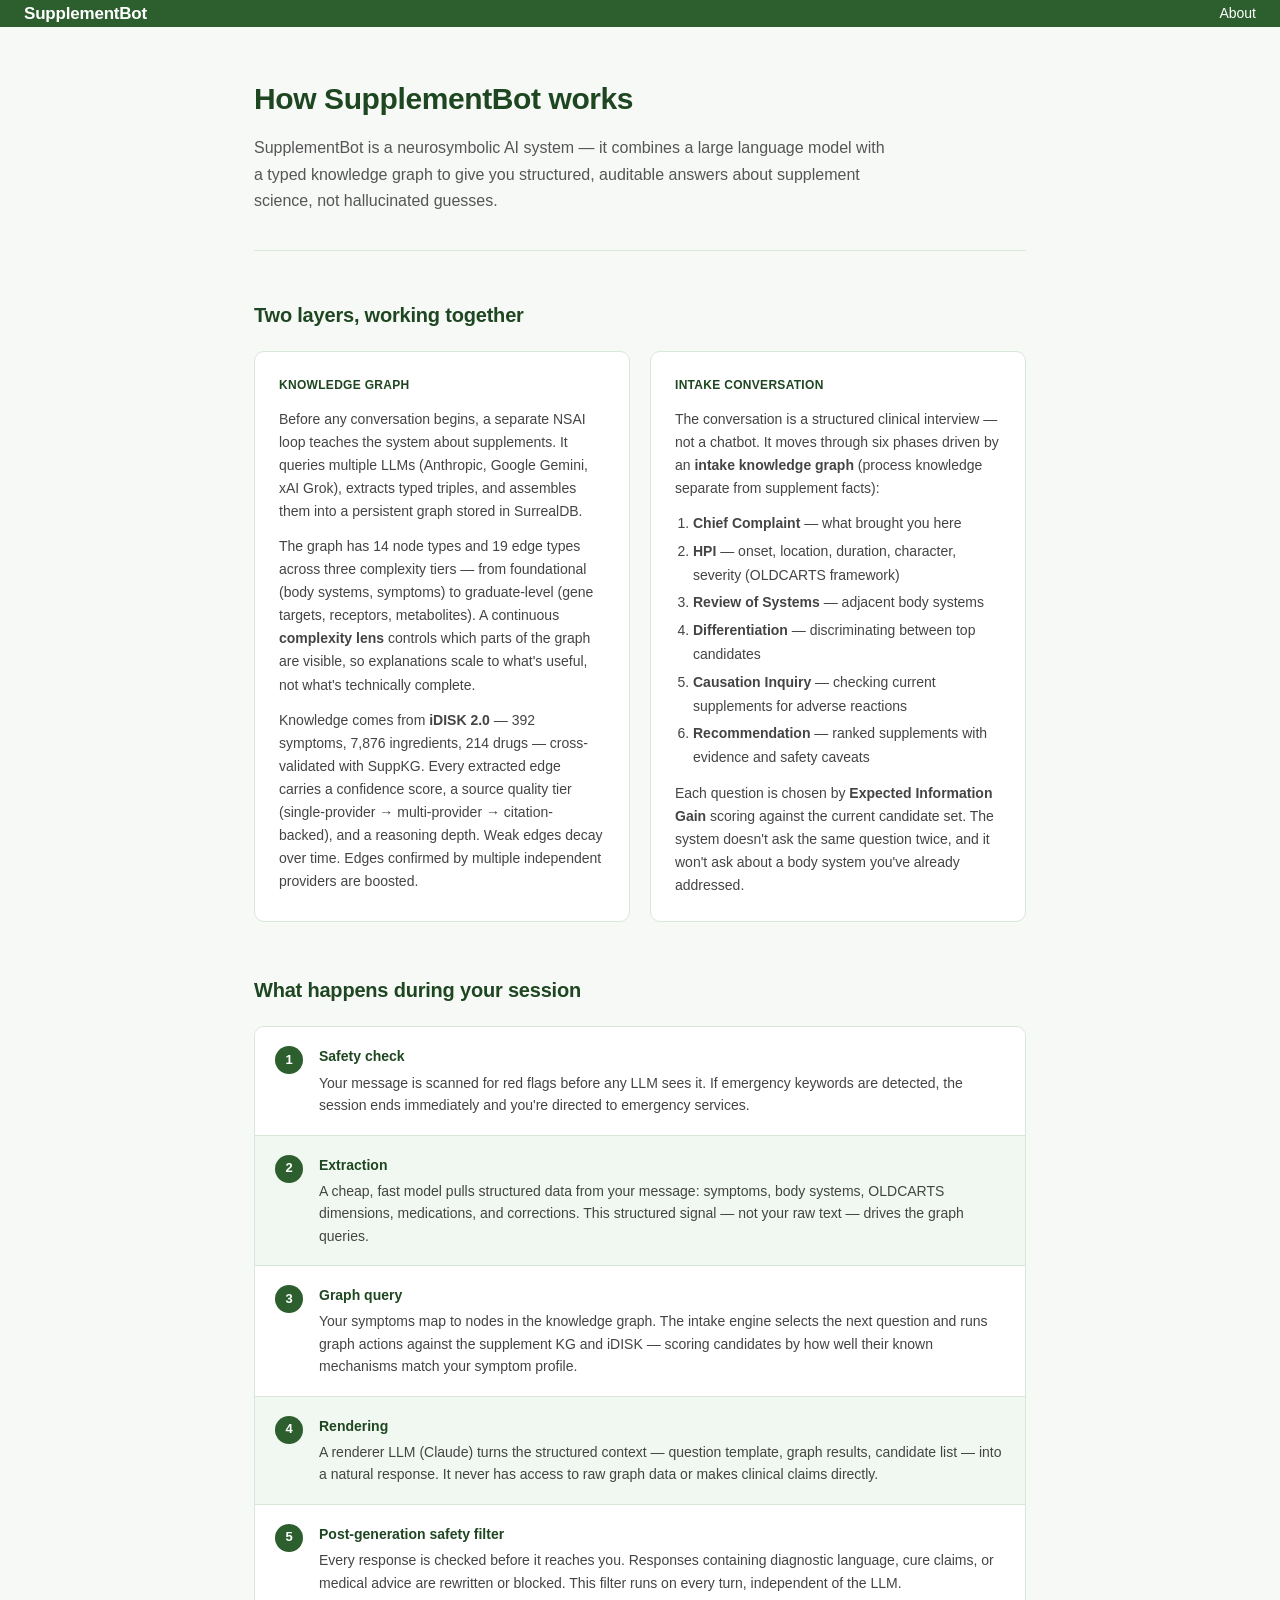
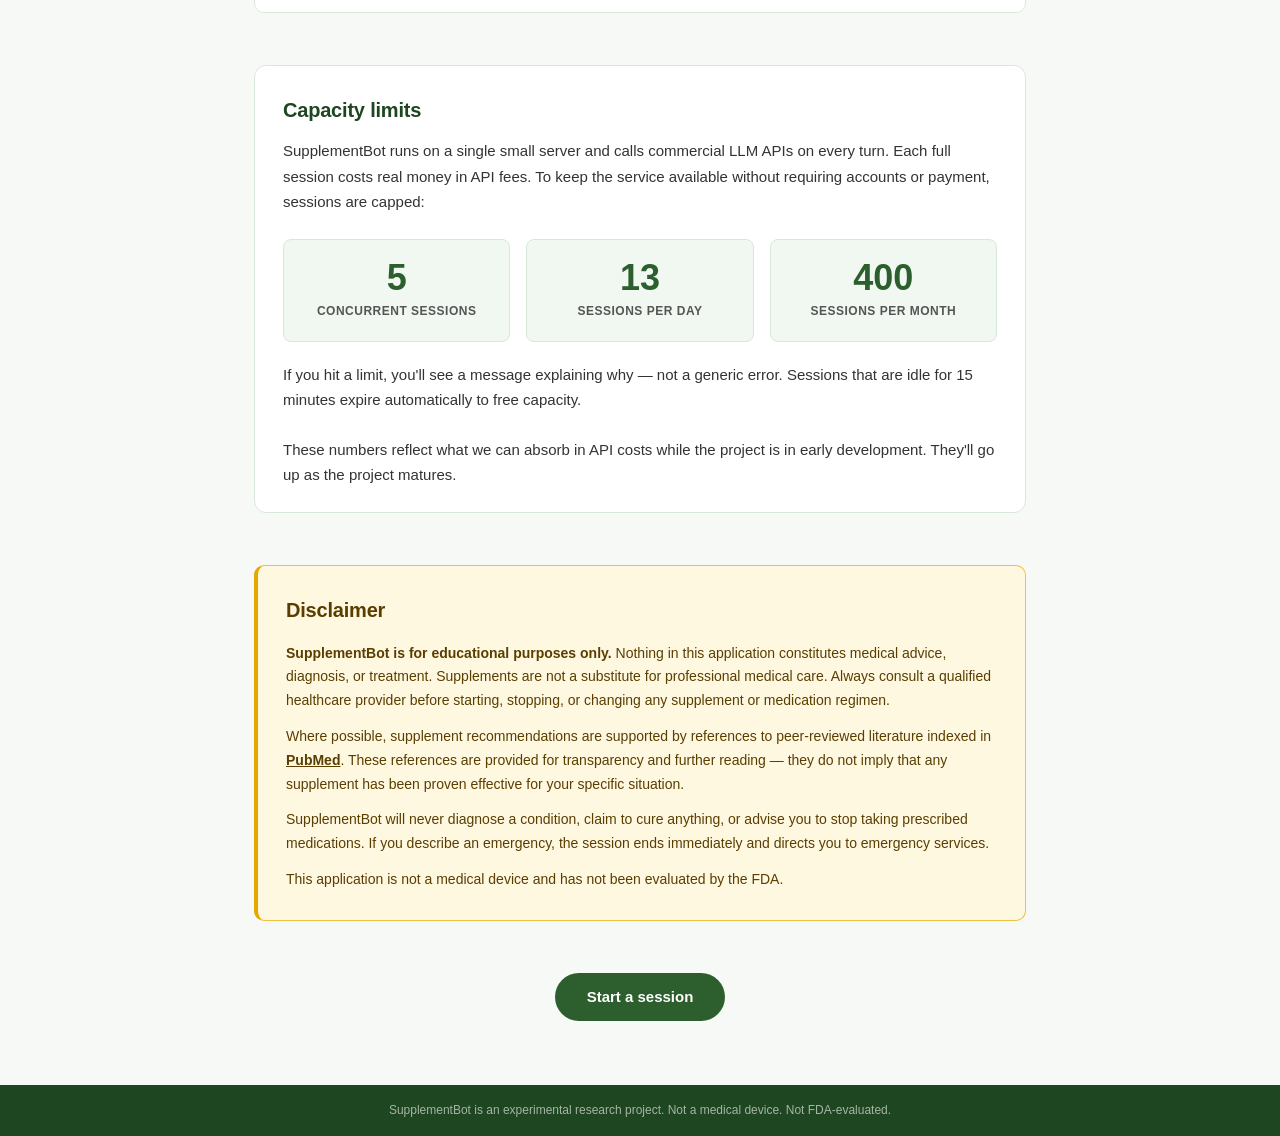
==== about.html @ d45ae560 "Replace constraints list with disclaimer section on about page Educational-purpose framing, PubMed r" ====
<!DOCTYPE html>
<html lang="en" class="scrollable">
<head>
    <meta charset="UTF-8">
    <meta name="viewport" content="width=device-width, initial-scale=1.0">
    <title>About — SupplementBot</title>
    <link rel="stylesheet" href="style.css">
</head>
<body>
    <nav class="site-nav">
        <a href="/" class="nav-brand">SupplementBot</a>
        <div class="nav-links">
            <a href="/about.html" class="active">About</a>
        </div>
    </nav>

    <main class="about-page">

        <section class="about-hero">
            <h1>How SupplementBot works</h1>
            <p>SupplementBot is a neurosymbolic AI system — it combines a large language model with a typed knowledge graph to give you structured, auditable answers about supplement science, not hallucinated guesses.</p>
        </section>

        <section class="about-section">
            <h2>Two layers, working together</h2>
            <div class="two-col">
                <div class="col-card">
                    <h3>Knowledge graph</h3>
                    <p>Before any conversation begins, a separate NSAI loop teaches the system about supplements. It queries multiple LLMs (Anthropic, Google Gemini, xAI Grok), extracts typed triples, and assembles them into a persistent graph stored in SurrealDB.</p>
                    <p>The graph has 14 node types and 19 edge types across three complexity tiers — from foundational (body systems, symptoms) to graduate-level (gene targets, receptors, metabolites). A continuous <strong>complexity lens</strong> controls which parts of the graph are visible, so explanations scale to what's useful, not what's technically complete.</p>
                    <p>Knowledge comes from <strong>iDISK 2.0</strong> — 392 symptoms, 7,876 ingredients, 214 drugs — cross-validated with SuppKG. Every extracted edge carries a confidence score, a source quality tier (single-provider → multi-provider → citation-backed), and a reasoning depth. Weak edges decay over time. Edges confirmed by multiple independent providers are boosted.</p>
                </div>
                <div class="col-card">
                    <h3>Intake conversation</h3>
                    <p>The conversation is a structured clinical interview — not a chatbot. It moves through six phases driven by an <strong>intake knowledge graph</strong> (process knowledge separate from supplement facts):</p>
                    <ol class="phase-list">
                        <li><strong>Chief Complaint</strong> — what brought you here</li>
                        <li><strong>HPI</strong> — onset, location, duration, character, severity (OLDCARTS framework)</li>
                        <li><strong>Review of Systems</strong> — adjacent body systems</li>
                        <li><strong>Differentiation</strong> — discriminating between top candidates</li>
                        <li><strong>Causation Inquiry</strong> — checking current supplements for adverse reactions</li>
                        <li><strong>Recommendation</strong> — ranked supplements with evidence and safety caveats</li>
                    </ol>
                    <p>Each question is chosen by <strong>Expected Information Gain</strong> scoring against the current candidate set. The system doesn't ask the same question twice, and it won't ask about a body system you've already addressed.</p>
                </div>
            </div>
        </section>

        <section class="about-section">
            <h2>What happens during your session</h2>
            <div class="pipeline">
                <div class="pipeline-step">
                    <span class="step-num">1</span>
                    <div>
                        <strong>Safety check</strong>
                        <p>Your message is scanned for red flags before any LLM sees it. If emergency keywords are detected, the session ends immediately and you're directed to emergency services.</p>
                    </div>
                </div>
                <div class="pipeline-step">
                    <span class="step-num">2</span>
                    <div>
                        <strong>Extraction</strong>
                        <p>A cheap, fast model pulls structured data from your message: symptoms, body systems, OLDCARTS dimensions, medications, and corrections. This structured signal — not your raw text — drives the graph queries.</p>
                    </div>
                </div>
                <div class="pipeline-step">
                    <span class="step-num">3</span>
                    <div>
                        <strong>Graph query</strong>
                        <p>Your symptoms map to nodes in the knowledge graph. The intake engine selects the next question and runs graph actions against the supplement KG and iDISK — scoring candidates by how well their known mechanisms match your symptom profile.</p>
                    </div>
                </div>
                <div class="pipeline-step">
                    <span class="step-num">4</span>
                    <div>
                        <strong>Rendering</strong>
                        <p>A renderer LLM (Claude) turns the structured context — question template, graph results, candidate list — into a natural response. It never has access to raw graph data or makes clinical claims directly.</p>
                    </div>
                </div>
                <div class="pipeline-step">
                    <span class="step-num">5</span>
                    <div>
                        <strong>Post-generation safety filter</strong>
                        <p>Every response is checked before it reaches you. Responses containing diagnostic language, cure claims, or medical advice are rewritten or blocked. This filter runs on every turn, independent of the LLM.</p>
                    </div>
                </div>
            </div>
        </section>

        <section class="about-section about-limits">
            <h2>Capacity limits</h2>
            <p>SupplementBot runs on a single small server and calls commercial LLM APIs on every turn. Each full session costs real money in API fees. To keep the service available without requiring accounts or payment, sessions are capped:</p>
            <div class="limits-grid">
                <div class="limit-card">
                    <span class="limit-num">5</span>
                    <span class="limit-label">concurrent sessions</span>
                </div>
                <div class="limit-card">
                    <span class="limit-num">13</span>
                    <span class="limit-label">sessions per day</span>
                </div>
                <div class="limit-card">
                    <span class="limit-num">400</span>
                    <span class="limit-label">sessions per month</span>
                </div>
            </div>
            <p>If you hit a limit, you'll see a message explaining why — not a generic error. Sessions that are idle for 15 minutes expire automatically to free capacity.</p>
            <p>These numbers reflect what we can absorb in API costs while the project is in early development. They'll go up as the project matures.</p>
        </section>

        <section class="about-disclaimer">
            <h2>Disclaimer</h2>
            <p><strong>SupplementBot is for educational purposes only.</strong> Nothing in this application constitutes medical advice, diagnosis, or treatment. Supplements are not a substitute for professional medical care. Always consult a qualified healthcare provider before starting, stopping, or changing any supplement or medication regimen.</p>
            <p>Where possible, supplement recommendations are supported by references to peer-reviewed literature indexed in <a href="https://pubmed.ncbi.nlm.nih.gov/" target="_blank" rel="noopener">PubMed</a>. These references are provided for transparency and further reading — they do not imply that any supplement has been proven effective for your specific situation.</p>
            <p>SupplementBot will never diagnose a condition, claim to cure anything, or advise you to stop taking prescribed medications. If you describe an emergency, the session ends immediately and directs you to emergency services.</p>
            <p>This application is not a medical device and has not been evaluated by the FDA.</p>
        </section>

        <div class="about-cta">
            <a href="/" class="cta-btn">Start a session</a>
        </div>

    </main>

    <footer class="site-footer">
        <p>SupplementBot is an experimental research project. Not a medical device. Not FDA-evaluated.</p>
    </footer>
</body>
</html>
---- style.css ----
/* ============================================================
   Reset & base
   ============================================================ */

*, *::before, *::after {
    margin: 0;
    padding: 0;
    box-sizing: border-box;
}

:root {
    --green-dark:   #1e4620;
    --green:        #2c5f2d;
    --green-mid:    #3a7d3c;
    --green-light:  #e8f5e9;
    --green-pale:   #f1f8f1;
    --text:         #1a1a1a;
    --text-muted:   #555;
    --border:       #d8e8d8;
    --bg:           #f7f9f7;
    --white:        #ffffff;
    --warning-bg:   #fff8e1;
    --warning-text: #795b00;
    --warning-border: #f0c040;
    --danger:       #c62828;
    --danger-bg:    #ffebee;
}

html, body {
    height: 100%;
}

/* Chat page: no scrollbar — widget fills exactly */
html:not(.scrollable), html:not(.scrollable) body {
    overflow: hidden;
}

html {
    font-size: 16px;
    -webkit-text-size-adjust: 100%;
}

body {
    font-family: -apple-system, BlinkMacSystemFont, "Segoe UI", Roboto, sans-serif;
    background: var(--bg);
    color: var(--text);
    line-height: 1.6;
    display: flex;
    flex-direction: column;
}

a {
    color: var(--green);
    text-decoration: none;
}

a:hover {
    text-decoration: underline;
}

/* ============================================================
   Site nav
   ============================================================ */

.site-nav {
    background: var(--green);
    padding: 0 24px;
    height: 52px;
    display: flex;
    align-items: center;
    justify-content: space-between;
    width: 100%;
}

.nav-brand {
    color: #fff;
    font-size: 17px;
    font-weight: 700;
    letter-spacing: -0.2px;
    text-decoration: none;
}

.nav-brand:hover {
    text-decoration: none;
    opacity: 0.9;
}

.nav-links {
    display: flex;
    gap: 24px;
}

.nav-links a {
    color: rgba(255,255,255,0.85);
    font-size: 14px;
    font-weight: 500;
    text-decoration: none;
}

.nav-links a:hover,
.nav-links a.active {
    color: #fff;
    text-decoration: none;
}

/* ============================================================
   Site footer
   ============================================================ */

.site-footer {
    background: var(--green-dark);
    color: rgba(255,255,255,0.6);
    font-size: 12px;
    text-align: center;
    padding: 16px 24px;
    width: 100%;
}

.site-footer a {
    color: rgba(255,255,255,0.8);
}

/* ============================================================
   Chat page layout
   ============================================================ */

.chat-page {
    flex: 1;
    display: flex;
    flex-direction: column;
    align-items: center;
    padding: 24px;
    overflow: hidden;
}

/* The chat widget */
#app {
    width: 100%;
    max-width: 900px;
    flex: 1;
    display: flex;
    flex-direction: column;
    background: var(--white);
    border: 1px solid var(--border);
    border-radius: 12px;
    box-shadow: 0 2px 12px rgba(0,0,0,0.07);
    overflow: hidden;
    min-height: 0;
}

#app-header {
    padding: 10px 16px;
    background: var(--green);
    display: flex;
    align-items: center;
    justify-content: flex-end;
    min-height: 40px;
}

.phase {
    font-size: 11px;
    font-weight: 600;
    text-transform: uppercase;
    letter-spacing: 0.5px;
    color: rgba(255,255,255,0.9);
    background: rgba(255,255,255,0.15);
    padding: 3px 10px;
    border-radius: 10px;
}

/* Disclaimer banner */
#disclaimer {
    padding: 10px 16px;
    background: var(--warning-bg);
    color: var(--warning-text);
    font-size: 14px;
    font-weight: 500;
    line-height: 1.5;
    border-bottom: 1px solid var(--warning-border);
}

/* Chat container */
#chat-container {
    flex: 1;
    overflow-y: auto;
    padding: 16px;
    display: flex;
    flex-direction: column;
    gap: 10px;
}

/* Message bubbles */
.message {
    max-width: 85%;
    padding: 9px 13px;
    border-radius: 16px;
    line-height: 1.5;
    font-size: 14px;
    word-wrap: break-word;
    animation: fadeIn 0.2s ease;
}

.message.agent {
    background: var(--green-light);
    color: var(--green-dark);
    align-self: flex-start;
    border-bottom-left-radius: 4px;
}

.message.user {
    background: var(--green);
    color: #fff;
    align-self: flex-end;
    border-bottom-right-radius: 4px;
}

@keyframes fadeIn {
    from { opacity: 0; transform: translateY(4px); }
    to   { opacity: 1; transform: translateY(0); }
}

/* Typing indicator */
#typing-indicator {
    display: flex;
    gap: 4px;
    padding: 9px 13px;
    align-self: flex-start;
}

#typing-indicator .dot {
    width: 7px;
    height: 7px;
    background: #bbb;
    border-radius: 50%;
    animation: bounce 1.2s infinite;
}

#typing-indicator .dot:nth-child(2) { animation-delay: 0.2s; }
#typing-indicator .dot:nth-child(3) { animation-delay: 0.4s; }

@keyframes bounce {
    0%, 60%, 100% { transform: translateY(0); }
    30%            { transform: translateY(-5px); }
}

.hidden {
    display: none !important;
}

/* Emergency block */
#emergency-block {
    padding: 24px 16px;
    background: var(--danger-bg);
    color: var(--danger);
    text-align: center;
    border-top: 2px solid var(--danger);
}

#emergency-block h2 {
    margin-bottom: 12px;
    font-size: 18px;
}

#emergency-block p {
    margin: 6px 0;
    font-size: 15px;
}

#emergency-block a {
    color: var(--danger);
    font-weight: 700;
    text-decoration: underline;
}

/* Denied block */
#denied-block {
    padding: 32px 16px;
    text-align: center;
    color: var(--text-muted);
    font-size: 15px;
}

/* Input form */
#input-form {
    display: flex;
    padding: 10px 12px;
    border-top: 1px solid var(--border);
    background: #fafafa;
    gap: 8px;
}

#user-input {
    flex: 1;
    padding: 9px 14px;
    border: 1px solid #ccc;
    border-radius: 20px;
    font-size: 14px;
    outline: none;
    background: var(--white);
    transition: border-color 0.15s;
}

#user-input:focus {
    border-color: var(--green-mid);
}

#send-btn {
    padding: 9px 20px;
    background: var(--green);
    color: #fff;
    border: none;
    border-radius: 20px;
    font-size: 14px;
    font-weight: 600;
    cursor: pointer;
    transition: background 0.15s;
    white-space: nowrap;
}

#send-btn:hover {
    background: var(--green-dark);
}

#send-btn:disabled {
    background: #ccc;
    cursor: not-allowed;
}

/* ============================================================
   About page
   ============================================================ */

.about-page {
    max-width: 820px;
    margin: 0 auto;
    padding: 48px 24px 64px;
    width: 100%;
}

.about-hero {
    margin-bottom: 48px;
    border-bottom: 1px solid var(--border);
    padding-bottom: 36px;
}

.about-hero h1 {
    font-size: 30px;
    font-weight: 700;
    color: var(--green-dark);
    letter-spacing: -0.4px;
    margin-bottom: 12px;
}

.about-hero p {
    font-size: 16px;
    color: var(--text-muted);
    max-width: 640px;
    line-height: 1.65;
}

.about-section {
    margin-bottom: 52px;
}

.about-section h2 {
    font-size: 20px;
    font-weight: 700;
    color: var(--green-dark);
    margin-bottom: 20px;
    letter-spacing: -0.2px;
}

.about-section p {
    font-size: 15px;
    color: #333;
    line-height: 1.7;
    margin-bottom: 14px;
}

.about-section p:last-child {
    margin-bottom: 0;
}

/* Two-column layout */
.two-col {
    display: grid;
    grid-template-columns: 1fr 1fr;
    gap: 20px;
}

.col-card {
    background: var(--white);
    border: 1px solid var(--border);
    border-radius: 10px;
    padding: 24px;
}

.col-card h3 {
    font-size: 15px;
    font-weight: 700;
    color: var(--green-dark);
    margin-bottom: 12px;
    text-transform: uppercase;
    letter-spacing: 0.3px;
    font-size: 12px;
}

.col-card p {
    font-size: 14px;
    color: #444;
    line-height: 1.65;
    margin-bottom: 12px;
}

.col-card p:last-child {
    margin-bottom: 0;
}

/* Phase list inside col-card */
.phase-list {
    margin: 12px 0 12px 18px;
    font-size: 14px;
    color: #444;
    line-height: 1.7;
}

.phase-list li {
    margin-bottom: 4px;
}

/* Pipeline */
.pipeline {
    display: flex;
    flex-direction: column;
    gap: 0;
    border: 1px solid var(--border);
    border-radius: 10px;
    overflow: hidden;
}

.pipeline-step {
    display: flex;
    gap: 16px;
    padding: 18px 20px;
    border-bottom: 1px solid var(--border);
    background: var(--white);
    align-items: flex-start;
}

.pipeline-step:last-child {
    border-bottom: none;
}

.pipeline-step:nth-child(even) {
    background: var(--green-pale);
}

.step-num {
    flex-shrink: 0;
    width: 28px;
    height: 28px;
    background: var(--green);
    color: #fff;
    border-radius: 50%;
    display: flex;
    align-items: center;
    justify-content: center;
    font-size: 13px;
    font-weight: 700;
    margin-top: 1px;
}

.pipeline-step strong {
    display: block;
    font-size: 14px;
    color: var(--green-dark);
    margin-bottom: 4px;
}

.pipeline-step p {
    font-size: 14px;
    color: #444;
    margin: 0;
    line-height: 1.6;
}

/* Limits section */
.about-limits {
    background: var(--white);
    border: 1px solid var(--border);
    border-radius: 12px;
    padding: 28px 28px 24px;
}

.about-limits h2 {
    margin-bottom: 12px;
}

.about-limits > p {
    margin-bottom: 24px;
}

.limits-grid {
    display: grid;
    grid-template-columns: repeat(3, 1fr);
    gap: 16px;
    margin-bottom: 20px;
}

.limit-card {
    text-align: center;
    background: var(--green-pale);
    border: 1px solid var(--border);
    border-radius: 8px;
    padding: 20px 12px;
    display: flex;
    flex-direction: column;
    gap: 6px;
}

.limit-num {
    font-size: 36px;
    font-weight: 800;
    color: var(--green);
    line-height: 1;
}

.limit-label {
    font-size: 12px;
    font-weight: 600;
    color: var(--text-muted);
    text-transform: uppercase;
    letter-spacing: 0.5px;
}

/* About disclaimer section */
.about-disclaimer {
    background: var(--warning-bg);
    border: 1px solid var(--warning-border);
    border-left: 4px solid #e6a800;
    border-radius: 10px;
    padding: 28px;
    margin-bottom: 52px;
}

.about-disclaimer h2 {
    font-size: 20px;
    font-weight: 700;
    color: #5a3e00;
    margin-bottom: 16px;
    letter-spacing: -0.2px;
}

.about-disclaimer p {
    font-size: 14px;
    color: #5a3e00;
    line-height: 1.7;
    margin-bottom: 12px;
}

.about-disclaimer p:last-child {
    margin-bottom: 0;
}

.about-disclaimer a {
    color: #5a3e00;
    font-weight: 600;
    text-decoration: underline;
}

/* CTA */
.about-cta {
    text-align: center;
    margin-top: 48px;
}

.cta-btn {
    display: inline-block;
    background: var(--green);
    color: #fff;
    font-size: 15px;
    font-weight: 600;
    padding: 12px 32px;
    border-radius: 24px;
    text-decoration: none;
    transition: background 0.15s;
}

.cta-btn:hover {
    background: var(--green-dark);
    text-decoration: none;
}

/* ============================================================
   Responsive
   ============================================================ */

@media (max-width: 640px) {
    .chat-intro h1 {
        font-size: 21px;
    }

    #app {
        border-radius: 8px;
        max-height: none;
        min-height: 400px;
    }

    .two-col {
        grid-template-columns: 1fr;
    }

    .limits-grid {
        grid-template-columns: 1fr;
    }

    .about-page {
        padding: 32px 16px 48px;
    }

    .about-hero h1 {
        font-size: 24px;
    }
}
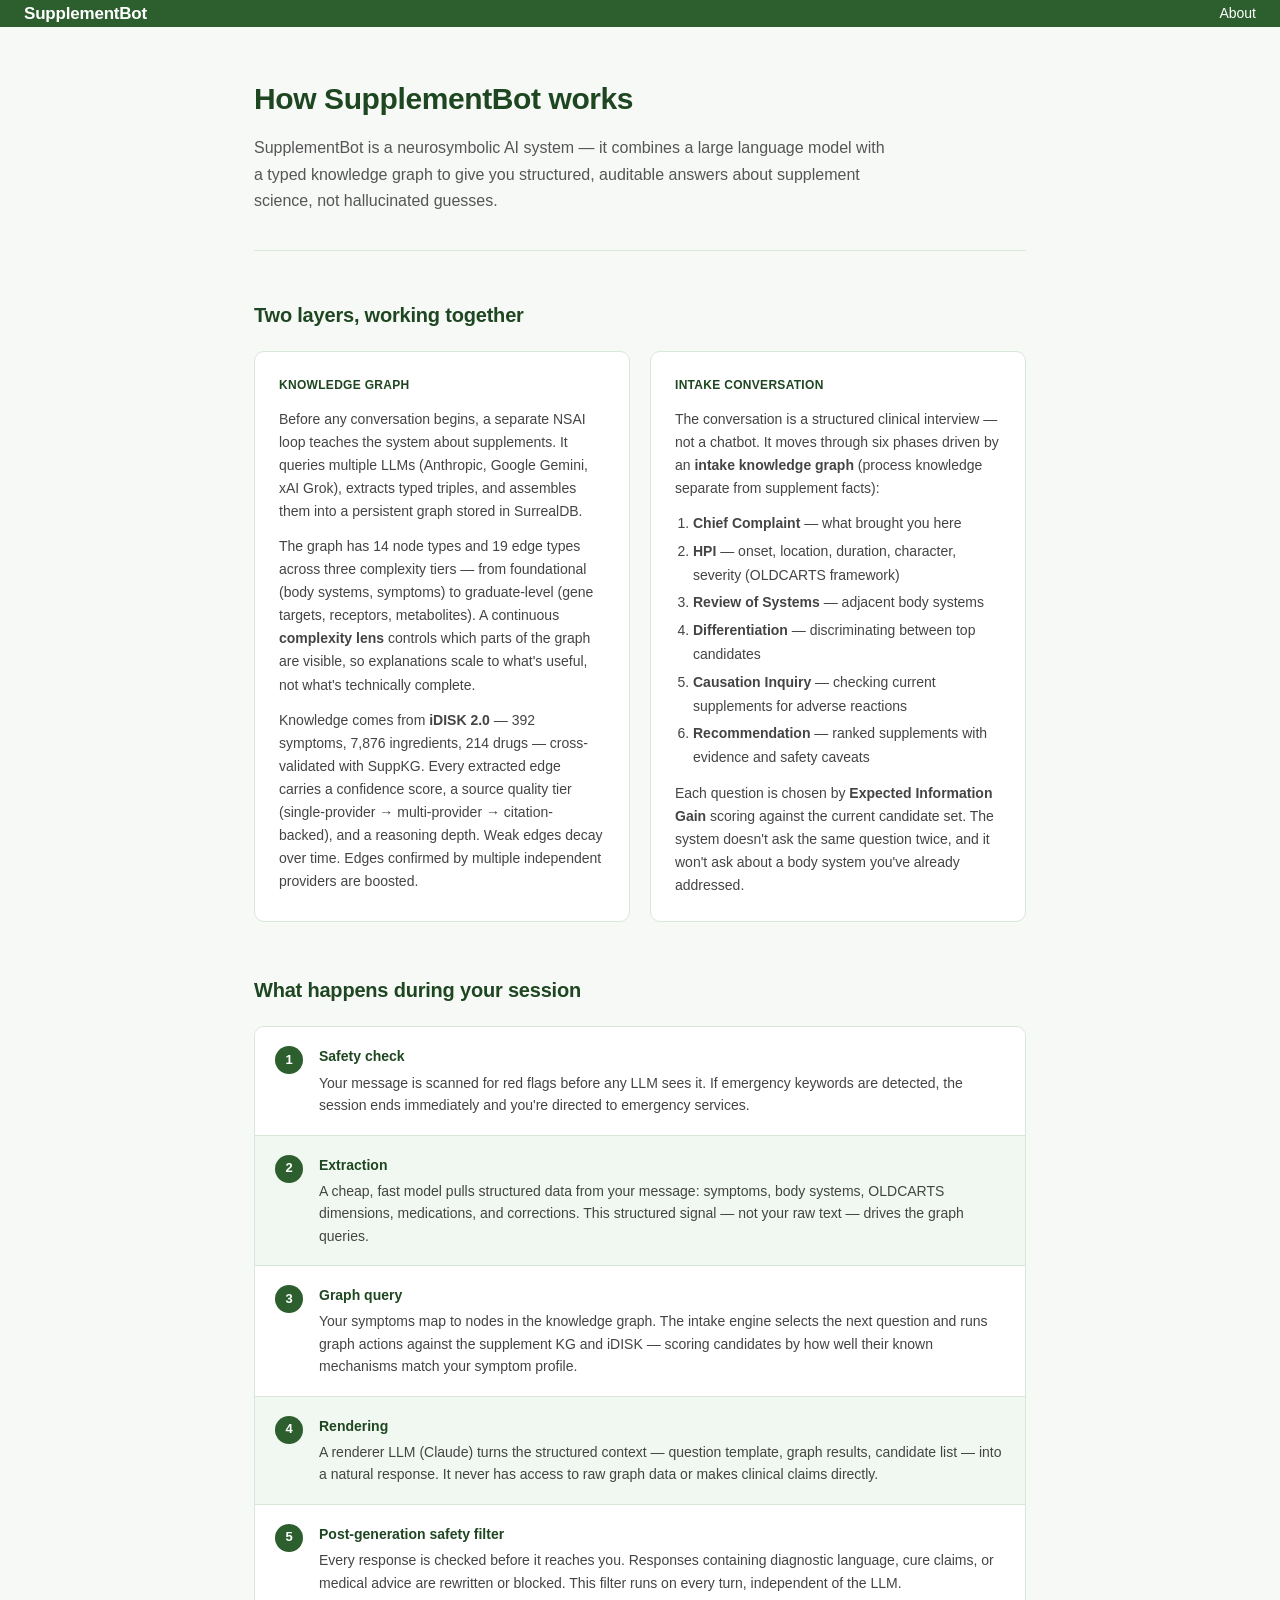
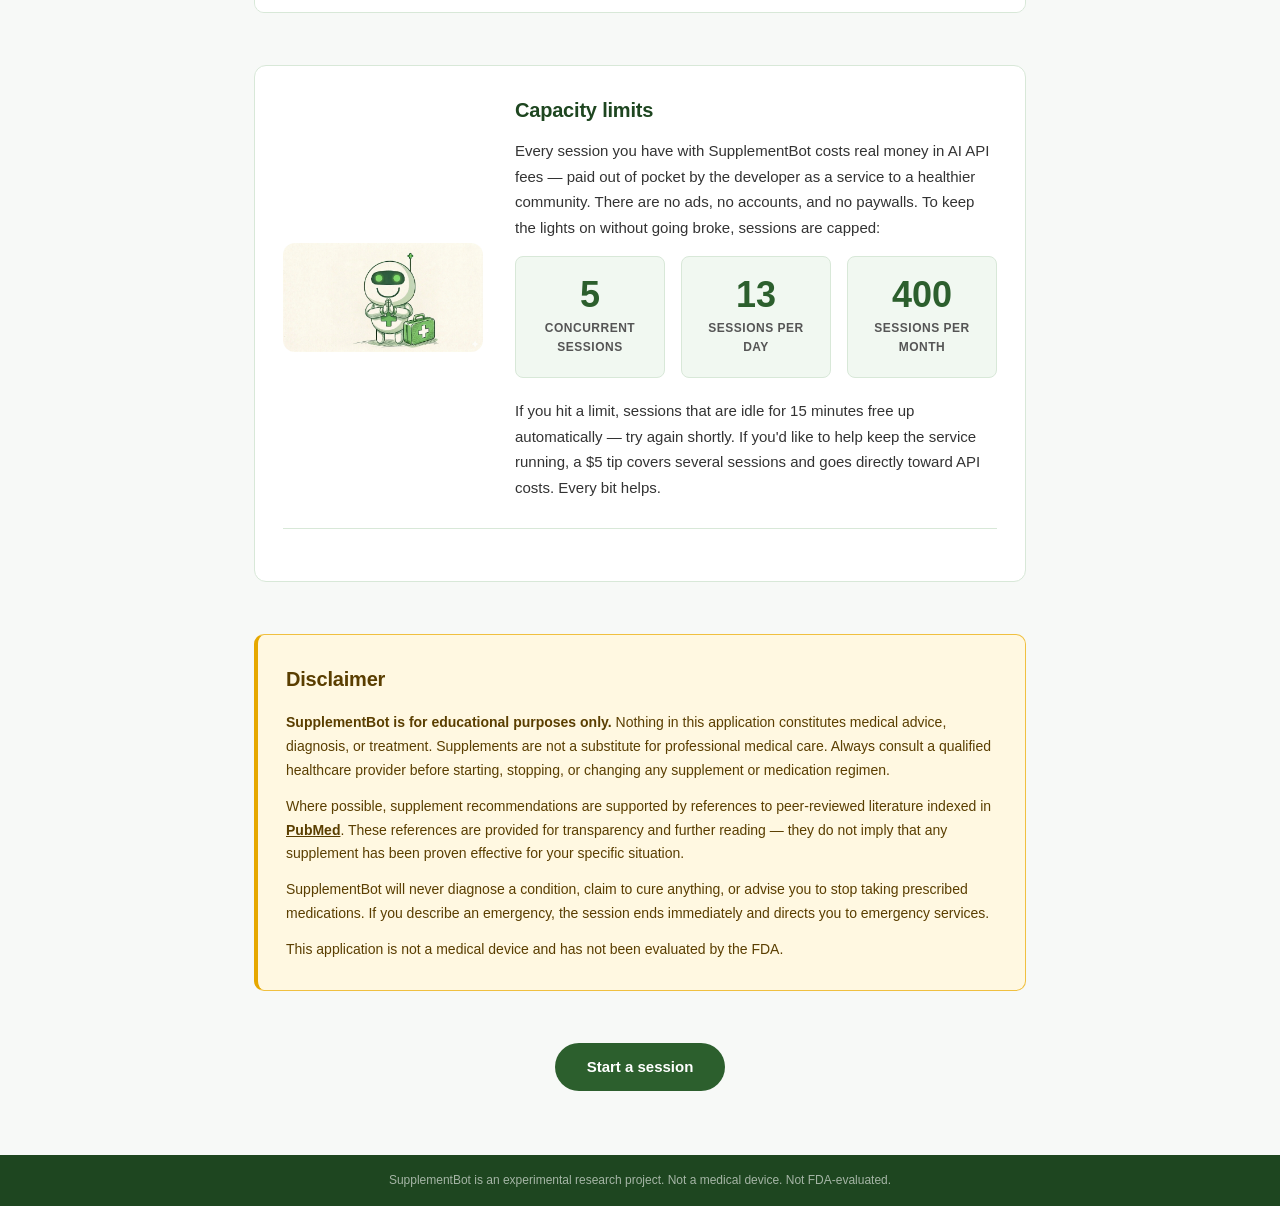
==== commit 4e15613a: "Add mascot, Stripe tip button, and capacity denied link Capacity limits section gets mascot image, p" ====
--- a/about.html
+++ b/about.html
@@ -87,25 +87,36 @@
             </div>
         </section>
 
-        <section class="about-section about-limits">
-            <h2>Capacity limits</h2>
-            <p>SupplementBot runs on a single small server and calls commercial LLM APIs on every turn. Each full session costs real money in API fees. To keep the service available without requiring accounts or payment, sessions are capped:</p>
-            <div class="limits-grid">
-                <div class="limit-card">
-                    <span class="limit-num">5</span>
-                    <span class="limit-label">concurrent sessions</span>
-                </div>
-                <div class="limit-card">
-                    <span class="limit-num">13</span>
-                    <span class="limit-label">sessions per day</span>
-                </div>
-                <div class="limit-card">
-                    <span class="limit-num">400</span>
-                    <span class="limit-label">sessions per month</span>
+        <section class="about-section about-limits" id="capacity">
+            <div class="limits-hero">
+                <img src="bot.png" alt="SupplementBot mascot" class="limits-mascot">
+                <div class="limits-text">
+                    <h2>Capacity limits</h2>
+                    <p>Every session you have with SupplementBot costs real money in AI API fees — paid out of pocket by the developer as a service to a healthier community. There are no ads, no accounts, and no paywalls. To keep the lights on without going broke, sessions are capped:</p>
+                    <div class="limits-grid">
+                        <div class="limit-card">
+                            <span class="limit-num">5</span>
+                            <span class="limit-label">concurrent sessions</span>
+                        </div>
+                        <div class="limit-card">
+                            <span class="limit-num">13</span>
+                            <span class="limit-label">sessions per day</span>
+                        </div>
+                        <div class="limit-card">
+                            <span class="limit-num">400</span>
+                            <span class="limit-label">sessions per month</span>
+                        </div>
+                    </div>
+                    <p>If you hit a limit, sessions that are idle for 15 minutes free up automatically — try again shortly. If you'd like to help keep the service running, a $5 tip covers several sessions and goes directly toward API costs. Every bit helps.</p>
                 </div>
             </div>
-            <p>If you hit a limit, you'll see a message explaining why — not a generic error. Sessions that are idle for 15 minutes expire automatically to free capacity.</p>
-            <p>These numbers reflect what we can absorb in API costs while the project is in early development. They'll go up as the project matures.</p>
+            <div class="limits-stripe">
+                <script async src="https://js.stripe.com/v3/buy-button.js"></script>
+                <stripe-buy-button
+                    buy-button-id="buy_btn_1TGSfKBPb6BbiDhAg5iNzHie"
+                    publishable-key="pk_live_51TGREaBPb6BbiDhAraoyB5AECcX2pMSNjJ5GsBDpA8kOOJljAivQil7CBOOPVVL7HxpmArcJGsTwqNEZorev7cWp00NJZHFh98">
+                </stripe-buy-button>
+            </div>
         </section>
 
         <section class="about-disclaimer">
--- a/style.css
+++ b/style.css
@@ -278,6 +278,13 @@
     text-align: center;
     color: var(--text-muted);
     font-size: 15px;
+    line-height: 1.7;
+}
+
+#denied-block a {
+    color: var(--green);
+    font-weight: 600;
+    white-space: nowrap;
 }
 
 /* Input form */
@@ -489,15 +496,50 @@
     background: var(--white);
     border: 1px solid var(--border);
     border-radius: 12px;
-    padding: 28px 28px 24px;
-}
-
-.about-limits h2 {
+    padding: 28px;
+}
+
+.limits-hero {
+    display: flex;
+    gap: 32px;
+    align-items: center;
+    margin-bottom: 28px;
+}
+
+.limits-mascot {
+    width: 200px;
+    flex-shrink: 0;
+    border-radius: 12px;
+}
+
+.limits-text h2 {
     margin-bottom: 12px;
 }
 
-.about-limits > p {
-    margin-bottom: 24px;
+.limits-text p {
+    margin-bottom: 16px;
+}
+
+.limits-text p:last-child {
+    margin-bottom: 0;
+}
+
+.limits-stripe {
+    border-top: 1px solid var(--border);
+    padding-top: 24px;
+    display: flex;
+    justify-content: center;
+}
+
+@media (max-width: 640px) {
+    .limits-hero {
+        flex-direction: column;
+    }
+
+    .limits-mascot {
+        width: 140px;
+        align-self: center;
+    }
 }
 
 .limits-grid {
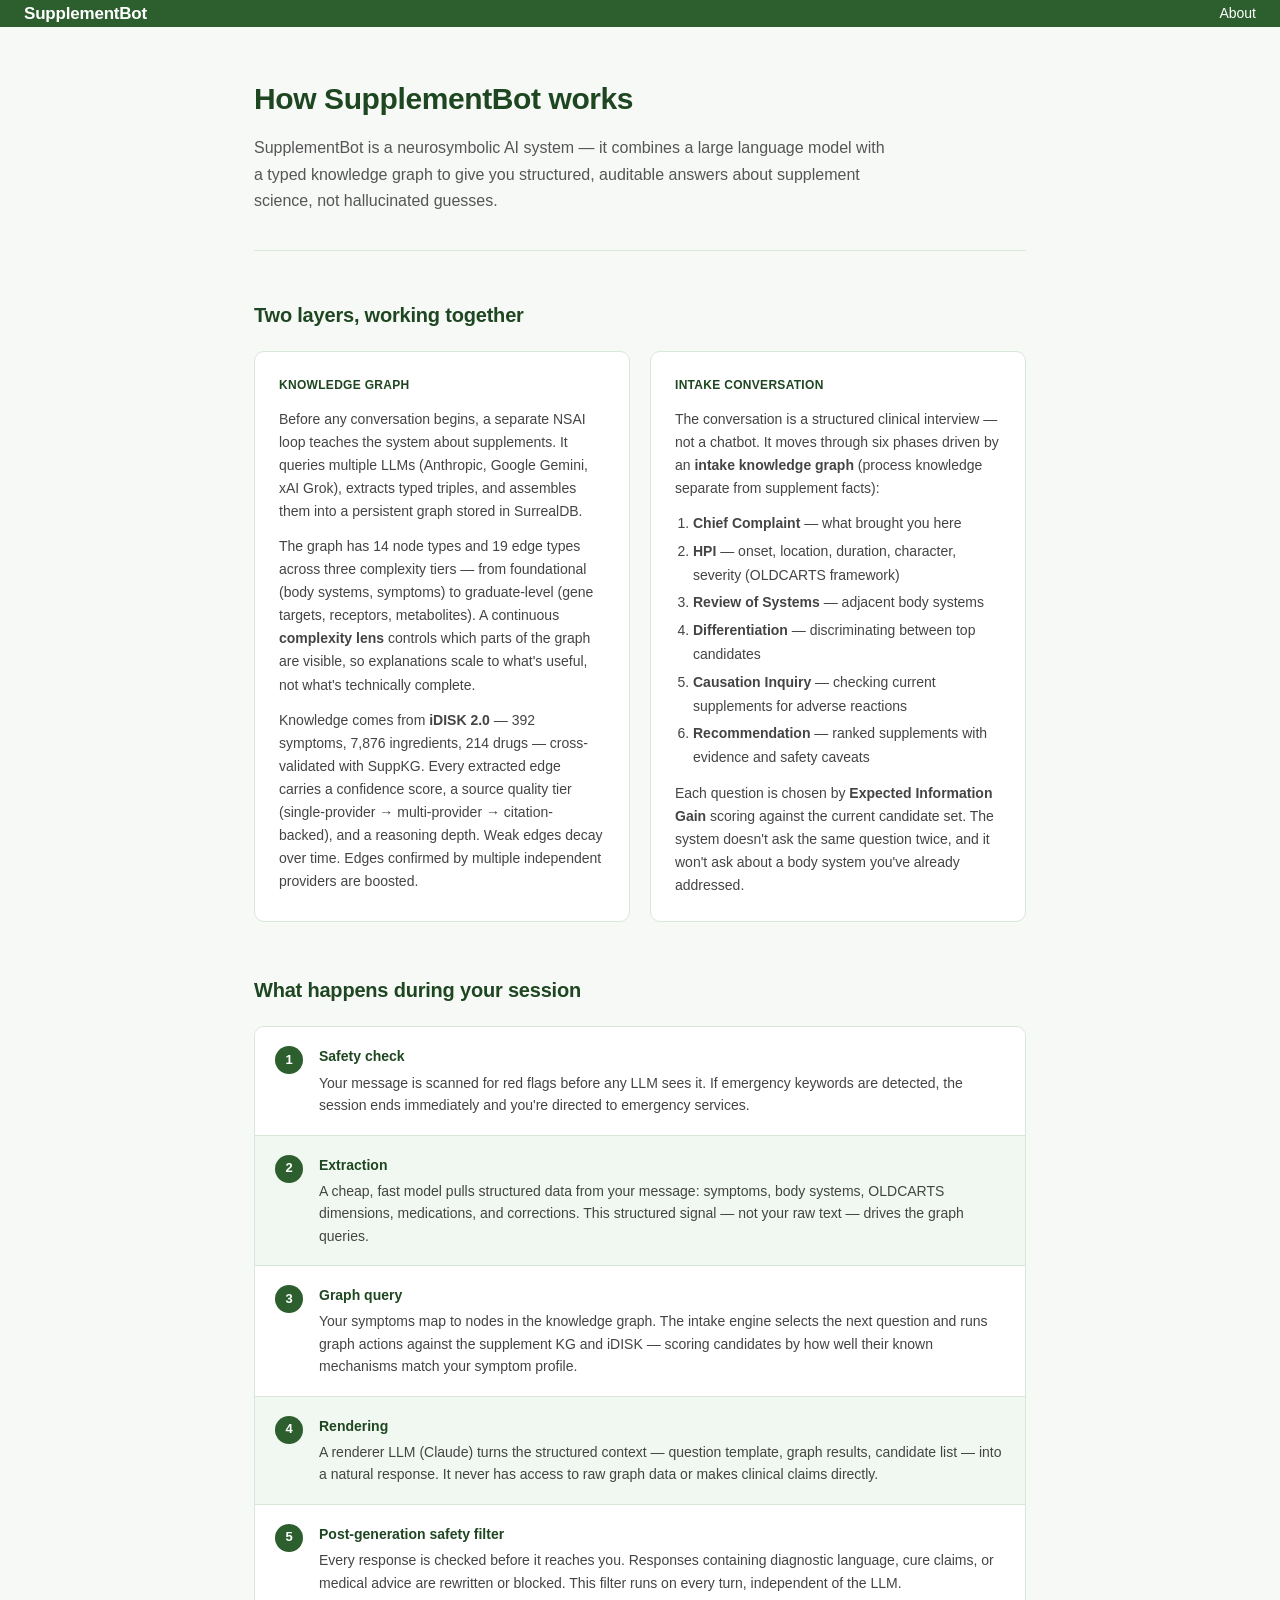
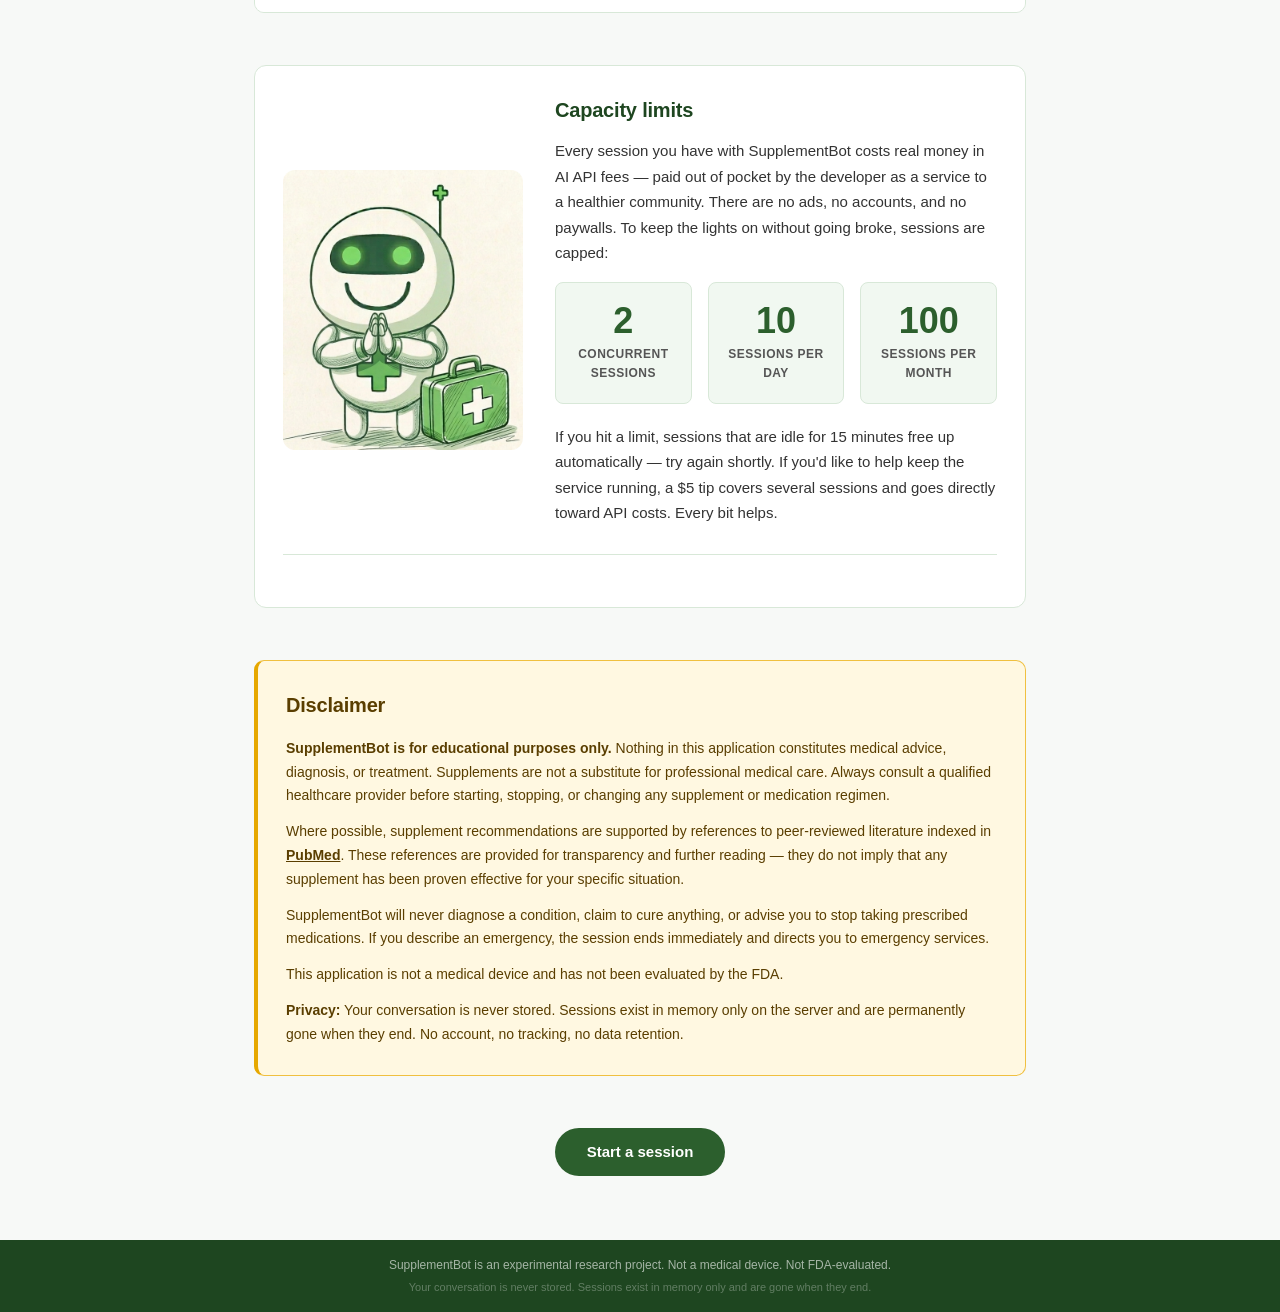
==== commit c60ebe01: "Donor bypass, updated limits, cropped mascot, privacy notice, phase indicator - ?donor=true in URL b" ====
--- a/about.html
+++ b/about.html
@@ -95,15 +95,15 @@
                     <p>Every session you have with SupplementBot costs real money in AI API fees — paid out of pocket by the developer as a service to a healthier community. There are no ads, no accounts, and no paywalls. To keep the lights on without going broke, sessions are capped:</p>
                     <div class="limits-grid">
                         <div class="limit-card">
-                            <span class="limit-num">5</span>
+                            <span class="limit-num">2</span>
                             <span class="limit-label">concurrent sessions</span>
                         </div>
                         <div class="limit-card">
-                            <span class="limit-num">13</span>
+                            <span class="limit-num">10</span>
                             <span class="limit-label">sessions per day</span>
                         </div>
                         <div class="limit-card">
-                            <span class="limit-num">400</span>
+                            <span class="limit-num">100</span>
                             <span class="limit-label">sessions per month</span>
                         </div>
                     </div>
@@ -125,6 +125,7 @@
             <p>Where possible, supplement recommendations are supported by references to peer-reviewed literature indexed in <a href="https://pubmed.ncbi.nlm.nih.gov/" target="_blank" rel="noopener">PubMed</a>. These references are provided for transparency and further reading — they do not imply that any supplement has been proven effective for your specific situation.</p>
             <p>SupplementBot will never diagnose a condition, claim to cure anything, or advise you to stop taking prescribed medications. If you describe an emergency, the session ends immediately and directs you to emergency services.</p>
             <p>This application is not a medical device and has not been evaluated by the FDA.</p>
+            <p><strong>Privacy:</strong> Your conversation is never stored. Sessions exist in memory only on the server and are permanently gone when they end. No account, no tracking, no data retention.</p>
         </section>
 
         <div class="about-cta">
@@ -135,6 +136,7 @@
 
     <footer class="site-footer">
         <p>SupplementBot is an experimental research project. Not a medical device. Not FDA-evaluated.</p>
+        <p class="footer-privacy">Your conversation is never stored. Sessions exist in memory only and are gone when they end.</p>
     </footer>
 </body>
 </html>
--- a/style.css
+++ b/style.css
@@ -120,6 +120,12 @@
     color: rgba(255,255,255,0.8);
 }
 
+.footer-privacy {
+    margin-top: 4px;
+    font-size: 11px;
+    opacity: 0.5;
+}
+
 /* ============================================================
    Chat page layout
    ============================================================ */
@@ -507,7 +513,7 @@
 }
 
 .limits-mascot {
-    width: 200px;
+    width: 240px;
     flex-shrink: 0;
     border-radius: 12px;
 }
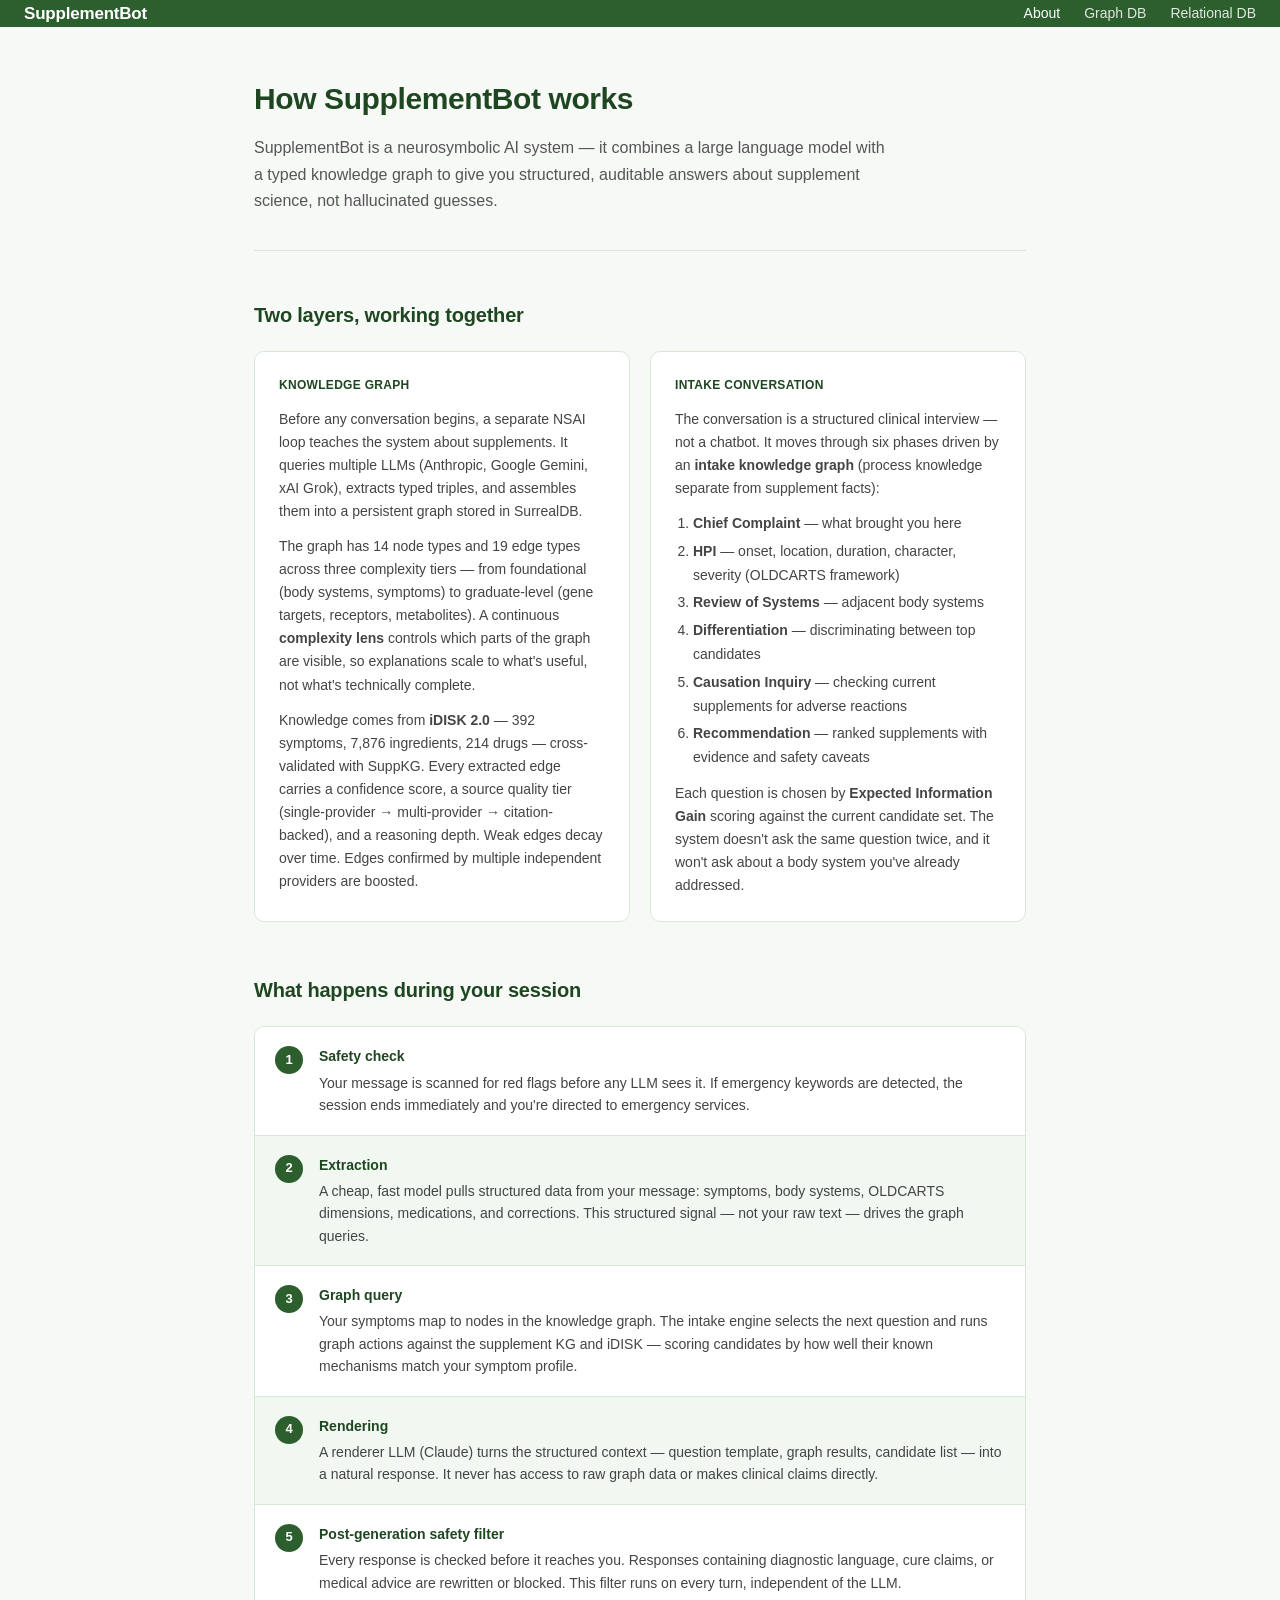
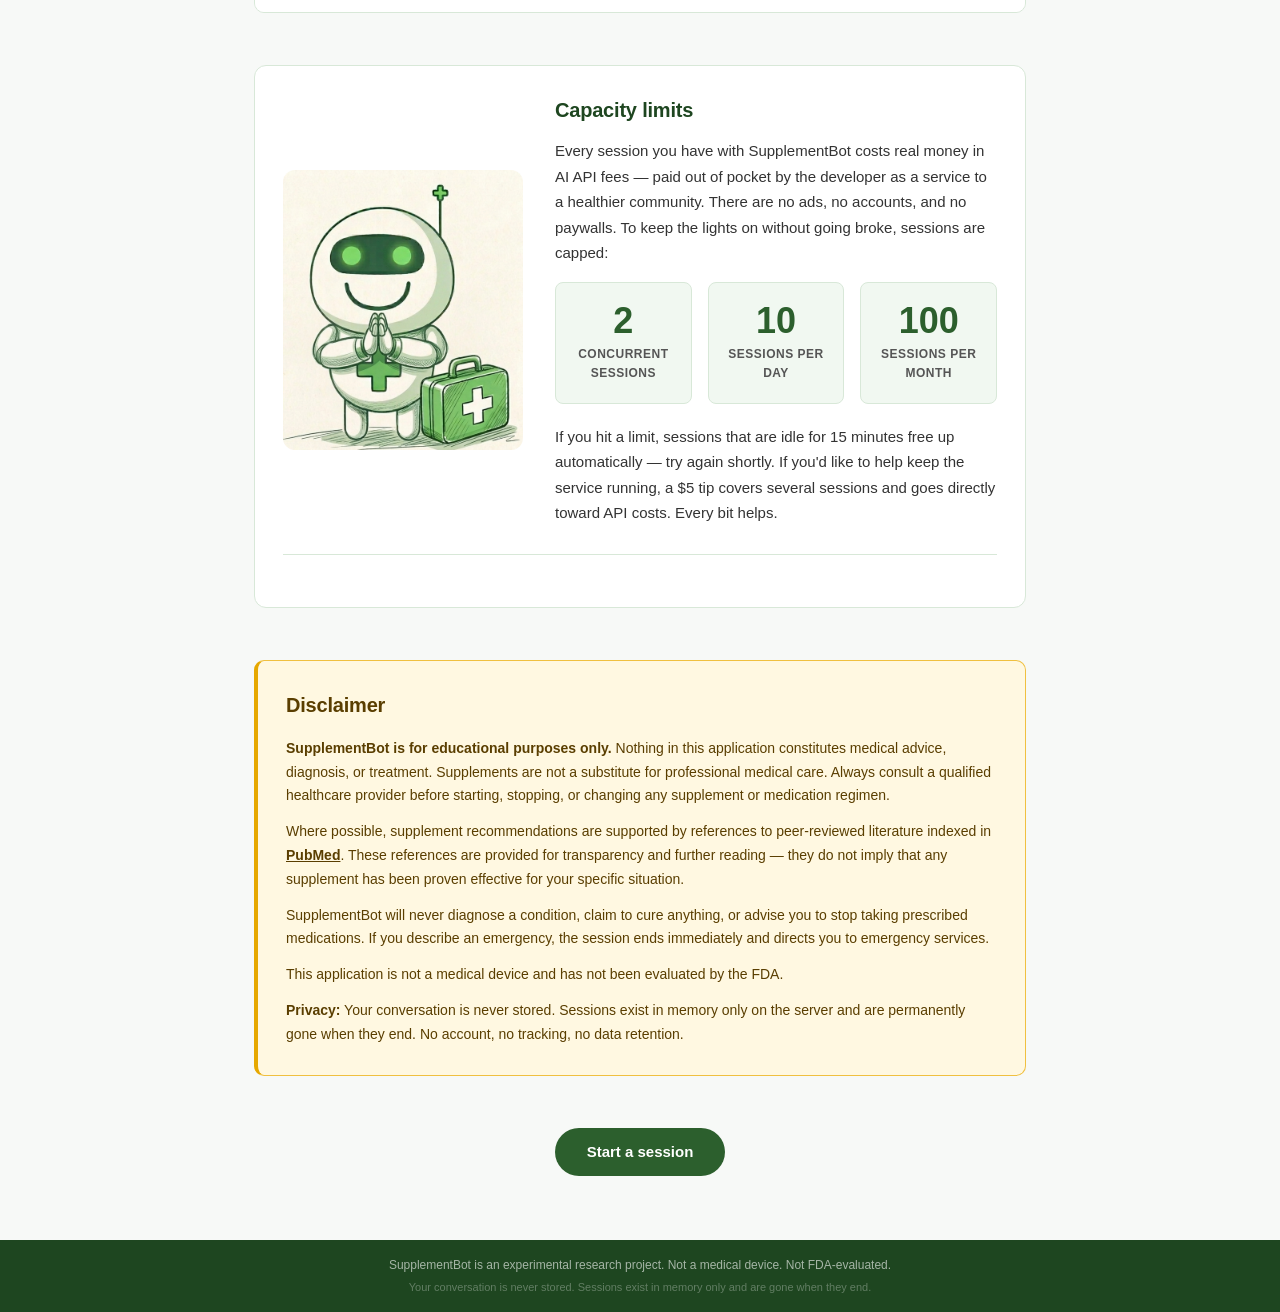
==== commit cbbef11c: "Add read-only database explorer pages at /explore/graph and /explore/relational Two new static HTML " ====
--- a/about.html
+++ b/about.html
@@ -11,6 +11,8 @@
         <a href="/" class="nav-brand">SupplementBot</a>
         <div class="nav-links">
             <a href="/about.html" class="active">About</a>
+            <a href="/explore/graph.html">Graph DB</a>
+            <a href="/explore/relational.html">Relational DB</a>
         </div>
     </nav>
 
--- a/style.css
+++ b/style.css
@@ -120,6 +120,35 @@
     color: rgba(255,255,255,0.8);
 }
 
+/* Donor thank-you banner */
+#donor-banner {
+    background: var(--green-mid);
+    color: #fff;
+    padding: 10px 20px;
+    display: flex;
+    align-items: center;
+    justify-content: center;
+    gap: 12px;
+    font-size: 14px;
+    font-weight: 500;
+    animation: fadeIn 0.4s ease;
+}
+
+#donor-banner-close {
+    background: none;
+    border: none;
+    color: rgba(255,255,255,0.8);
+    font-size: 20px;
+    cursor: pointer;
+    line-height: 1;
+    padding: 0 4px;
+    margin-left: auto;
+}
+
+#donor-banner-close:hover {
+    color: #fff;
+}
+
 .footer-privacy {
     margin-top: 4px;
     font-size: 11px;
@@ -134,9 +163,90 @@
     flex: 1;
     display: flex;
     flex-direction: column;
-    align-items: center;
+    align-items: stretch;
     padding: 24px;
     overflow: hidden;
+}
+
+/* Two-column wrapper — single column by default, expands when citations arrive */
+#chat-layout {
+    flex: 1;
+    display: flex;
+    gap: 20px;
+    min-height: 0;
+    justify-content: center;
+}
+
+#chat-layout.with-citations {
+    justify-content: stretch;
+}
+
+/* Citations panel */
+#citations-panel {
+    width: 320px;
+    flex-shrink: 0;
+    background: var(--white);
+    border: 1px solid var(--border);
+    border-radius: 12px;
+    padding: 20px;
+    overflow-y: auto;
+    animation: fadeIn 0.3s ease;
+}
+
+#citations-panel h2 {
+    font-size: 15px;
+    font-weight: 700;
+    color: var(--green-dark);
+    margin-bottom: 6px;
+}
+
+.citations-intro {
+    font-size: 12px;
+    color: var(--text-muted);
+    margin-bottom: 16px;
+    line-height: 1.4;
+}
+
+.citation-group {
+    margin-bottom: 20px;
+}
+
+.citation-group h3 {
+    font-size: 13px;
+    font-weight: 700;
+    color: var(--green-dark);
+    text-transform: capitalize;
+    margin-bottom: 8px;
+    padding-bottom: 4px;
+    border-bottom: 1px solid var(--border);
+}
+
+.citation-item {
+    margin-bottom: 10px;
+}
+
+.citation-sentence {
+    font-size: 12px;
+    color: #444;
+    line-height: 1.5;
+    margin-bottom: 4px;
+}
+
+.citation-link {
+    font-size: 11px;
+    font-weight: 600;
+    color: var(--green);
+    text-decoration: none;
+}
+
+.citation-link:hover {
+    text-decoration: underline;
+}
+
+@media (max-width: 900px) {
+    #citations-panel {
+        display: none;
+    }
 }
 
 /* The chat widget */
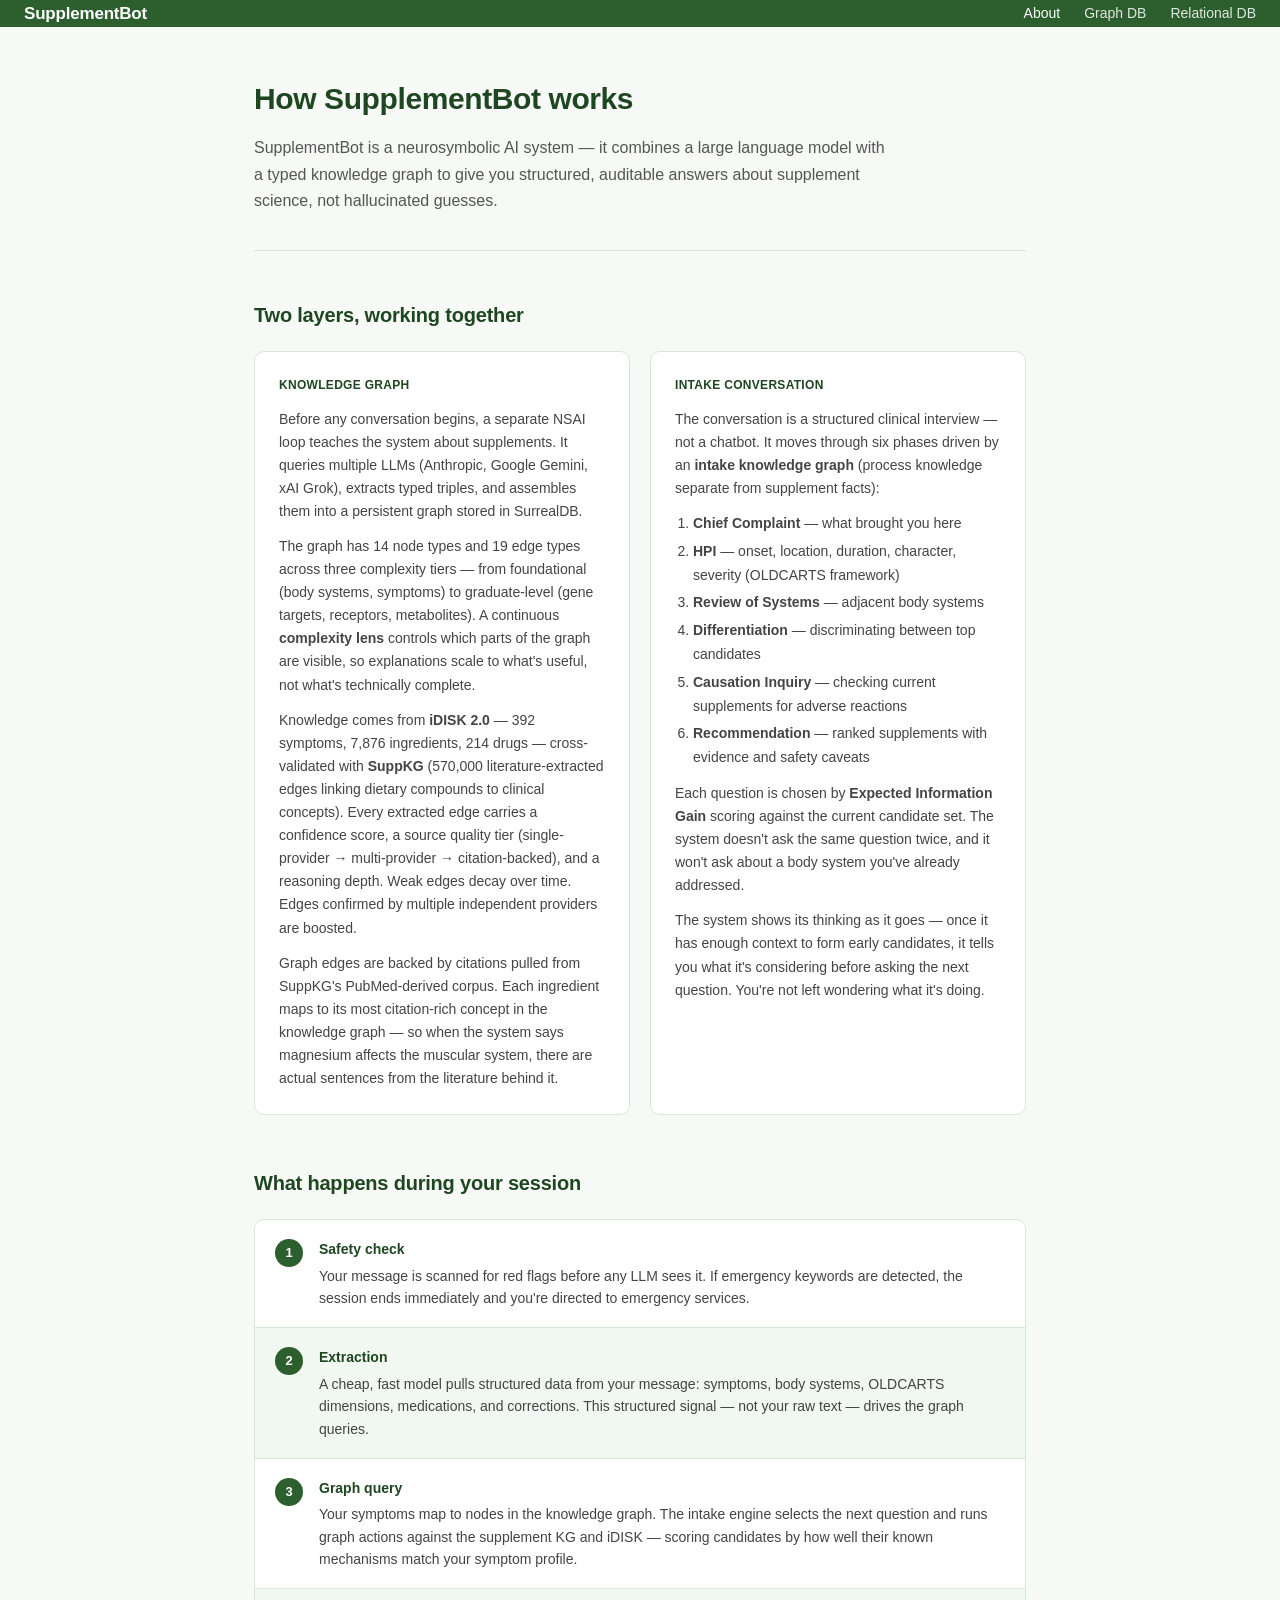
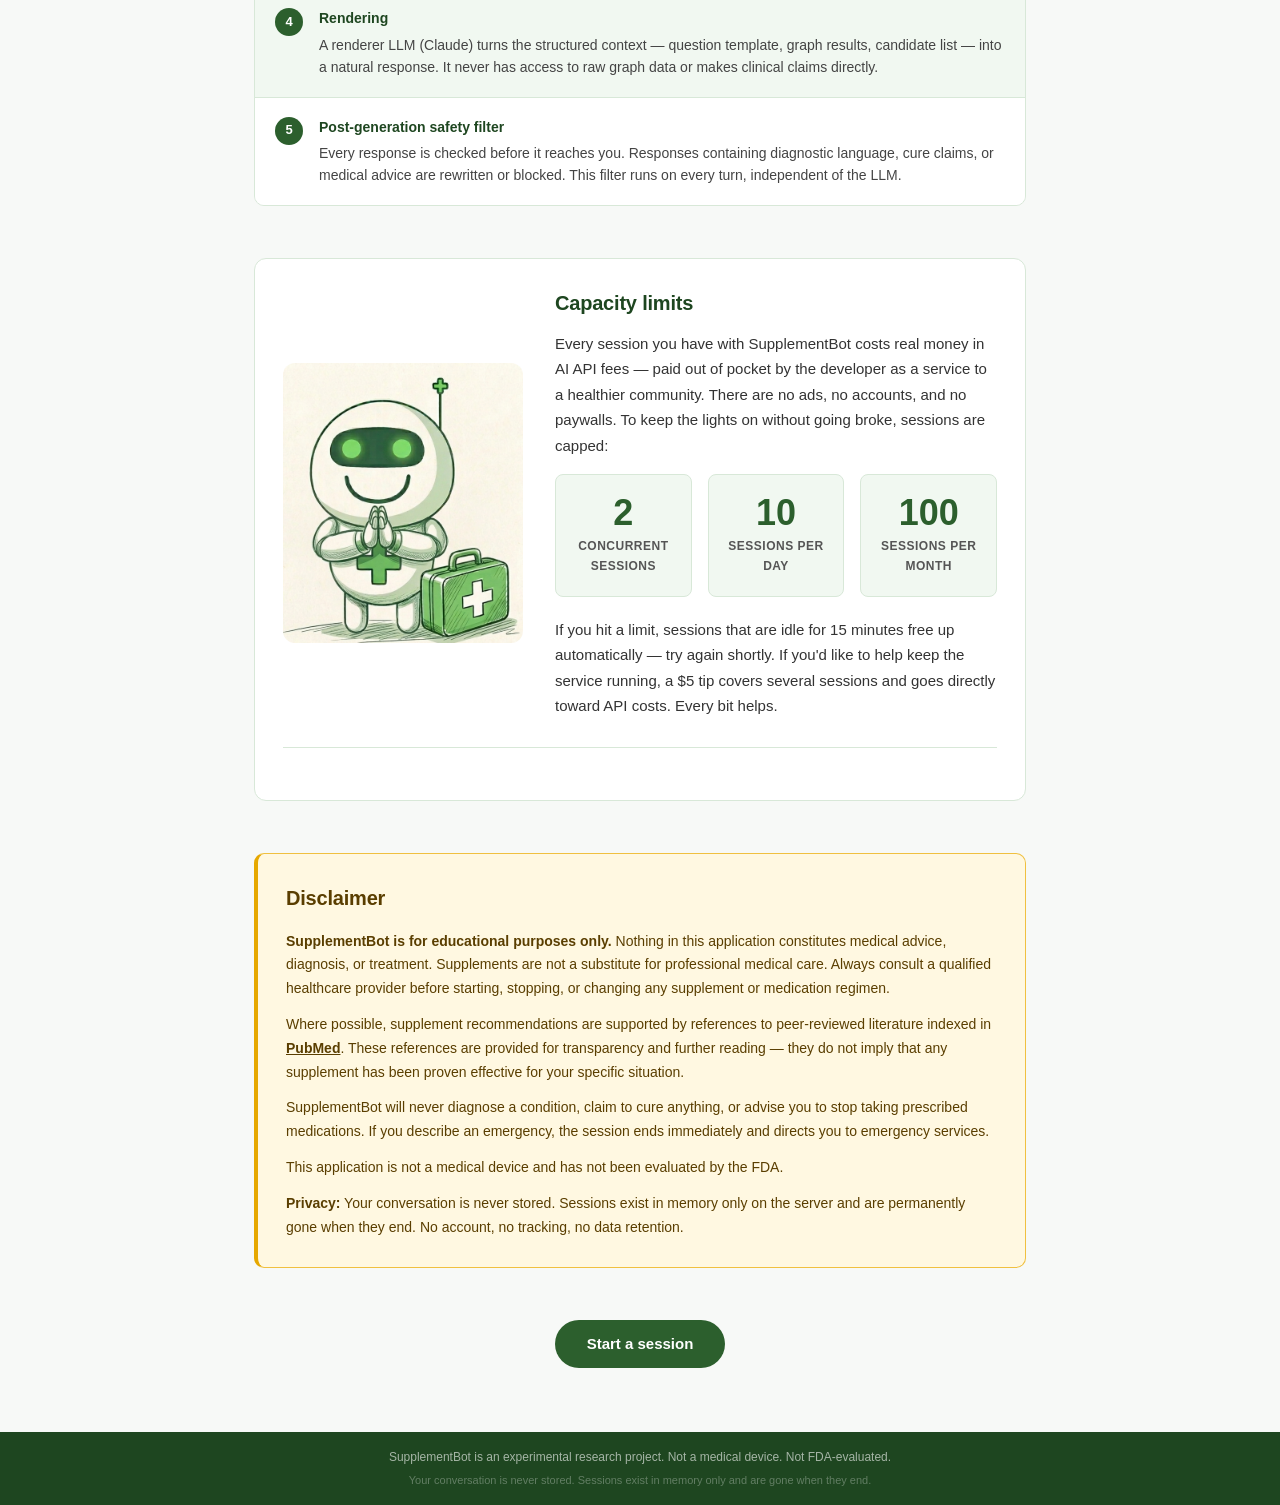
==== commit 281443e5: "Update About page: SuppKG citations, candidate preview behavior - Mention SuppKG's 570K literature e" ====
--- a/about.html
+++ b/about.html
@@ -30,7 +30,8 @@
                     <h3>Knowledge graph</h3>
                     <p>Before any conversation begins, a separate NSAI loop teaches the system about supplements. It queries multiple LLMs (Anthropic, Google Gemini, xAI Grok), extracts typed triples, and assembles them into a persistent graph stored in SurrealDB.</p>
                     <p>The graph has 14 node types and 19 edge types across three complexity tiers — from foundational (body systems, symptoms) to graduate-level (gene targets, receptors, metabolites). A continuous <strong>complexity lens</strong> controls which parts of the graph are visible, so explanations scale to what's useful, not what's technically complete.</p>
-                    <p>Knowledge comes from <strong>iDISK 2.0</strong> — 392 symptoms, 7,876 ingredients, 214 drugs — cross-validated with SuppKG. Every extracted edge carries a confidence score, a source quality tier (single-provider → multi-provider → citation-backed), and a reasoning depth. Weak edges decay over time. Edges confirmed by multiple independent providers are boosted.</p>
+                    <p>Knowledge comes from <strong>iDISK 2.0</strong> — 392 symptoms, 7,876 ingredients, 214 drugs — cross-validated with <strong>SuppKG</strong> (570,000 literature-extracted edges linking dietary compounds to clinical concepts). Every extracted edge carries a confidence score, a source quality tier (single-provider → multi-provider → citation-backed), and a reasoning depth. Weak edges decay over time. Edges confirmed by multiple independent providers are boosted.</p>
+                    <p>Graph edges are backed by citations pulled from SuppKG's PubMed-derived corpus. Each ingredient maps to its most citation-rich concept in the knowledge graph — so when the system says magnesium affects the muscular system, there are actual sentences from the literature behind it.</p>
                 </div>
                 <div class="col-card">
                     <h3>Intake conversation</h3>
@@ -44,6 +45,7 @@
                         <li><strong>Recommendation</strong> — ranked supplements with evidence and safety caveats</li>
                     </ol>
                     <p>Each question is chosen by <strong>Expected Information Gain</strong> scoring against the current candidate set. The system doesn't ask the same question twice, and it won't ask about a body system you've already addressed.</p>
+                    <p>The system shows its thinking as it goes — once it has enough context to form early candidates, it tells you what it's considering before asking the next question. You're not left wondering what it's doing.</p>
                 </div>
             </div>
         </section>
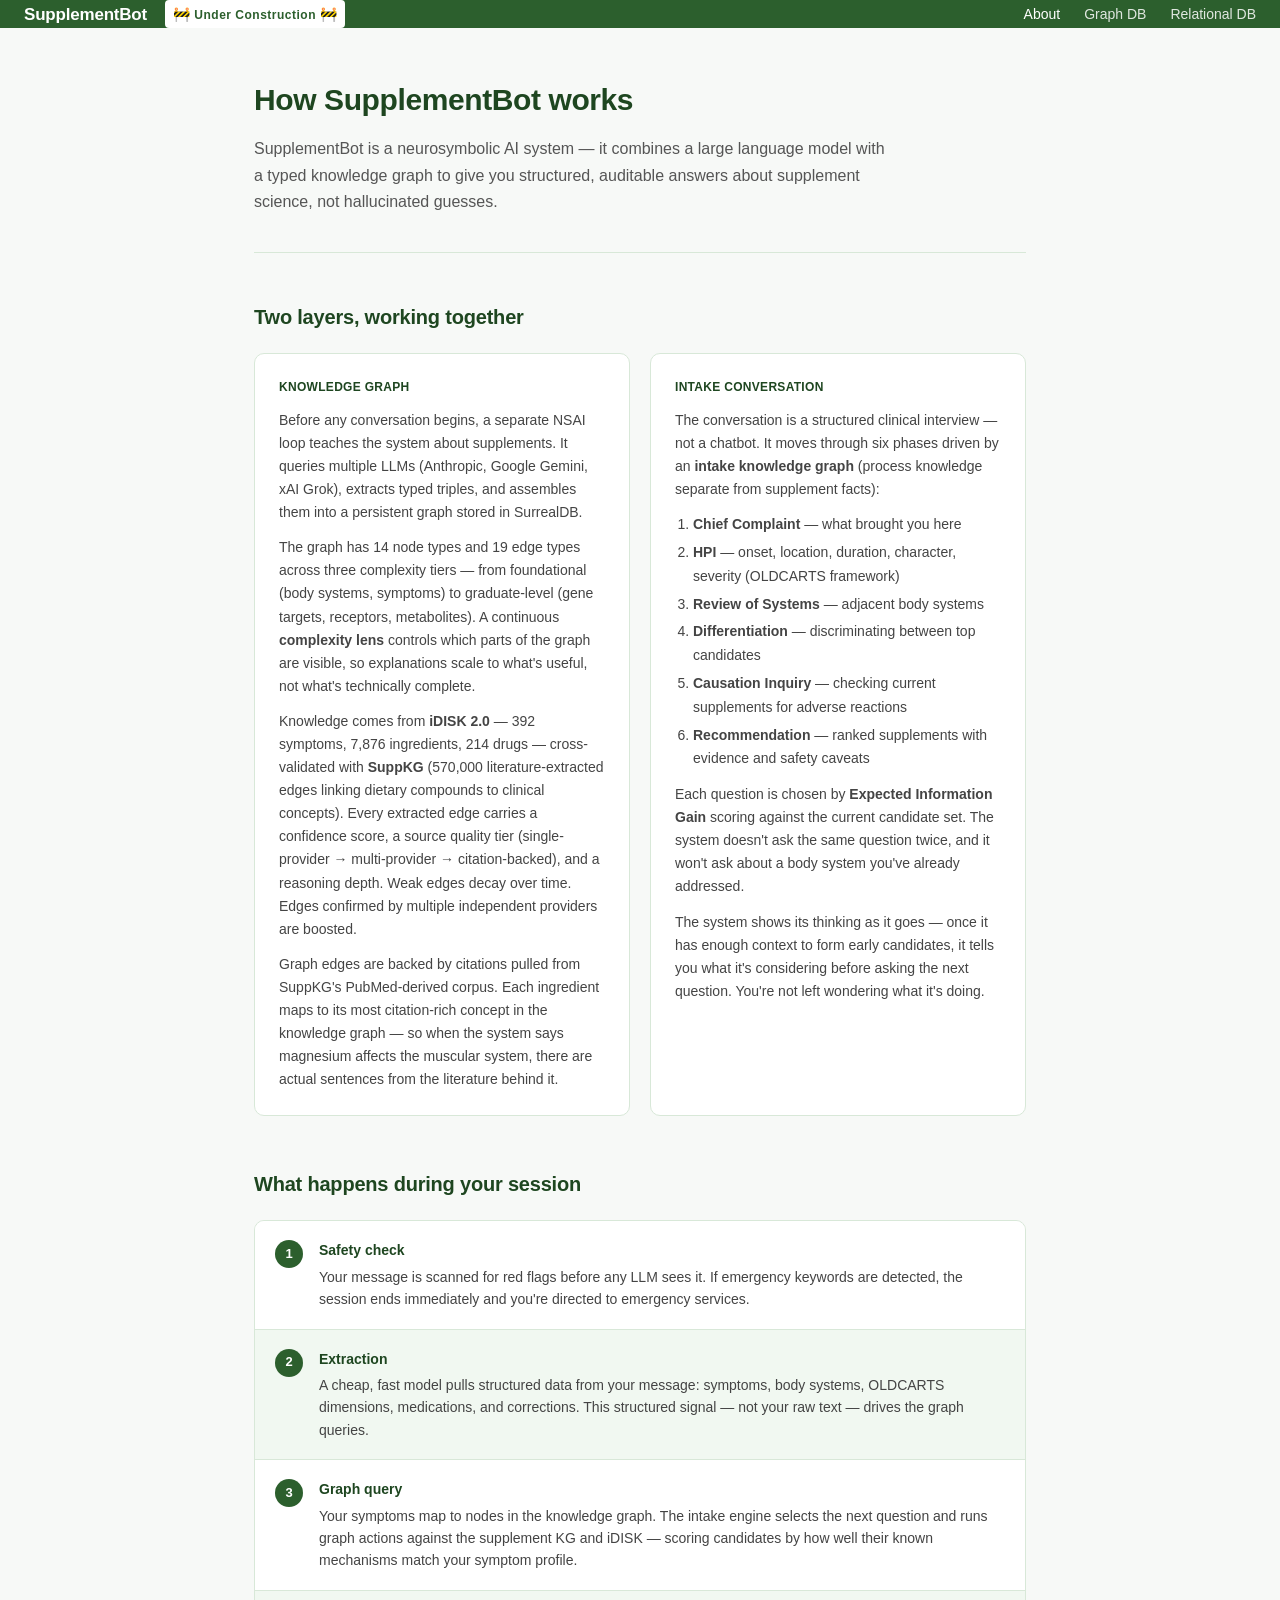
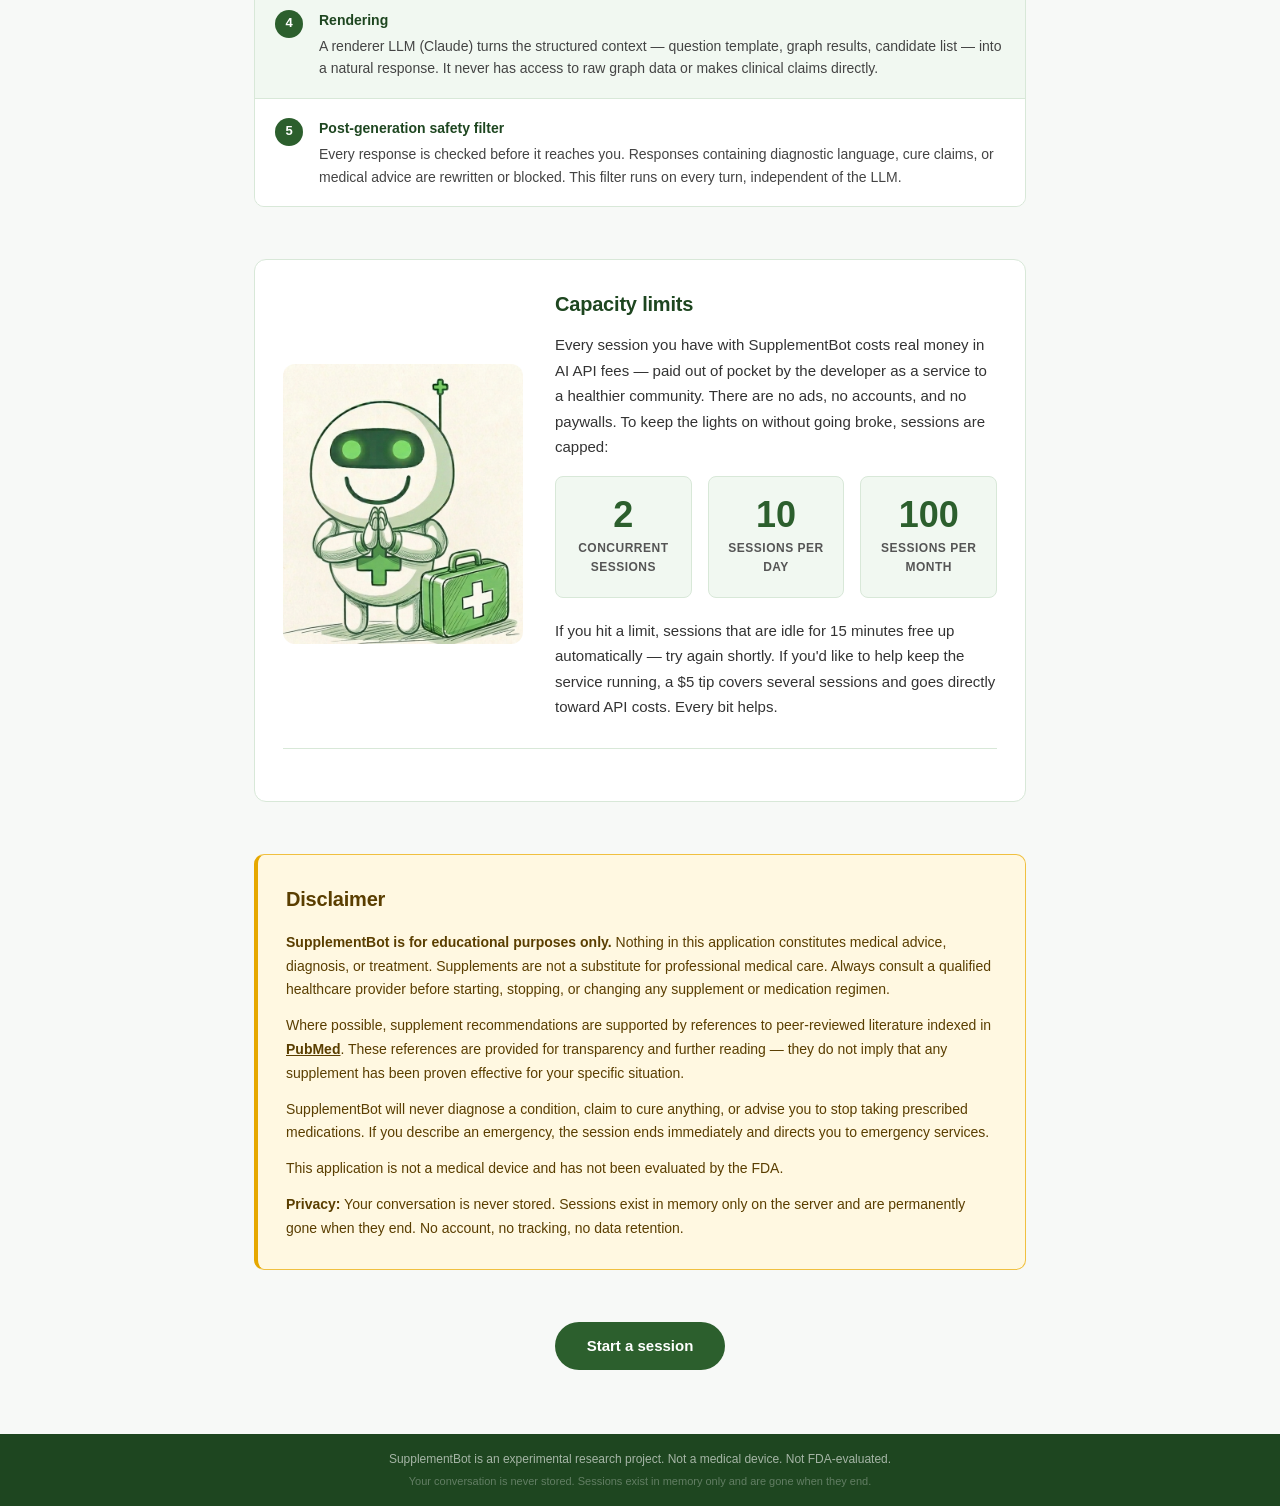
==== commit 5800d179: "Add construction badge to all pages for consistent nav height Co-Authored-By: Claude Sonnet 4.6 <nor" ====
--- a/about.html
+++ b/about.html
@@ -9,6 +9,7 @@
 <body>
     <nav class="site-nav">
         <a href="/" class="nav-brand">SupplementBot</a>
+        <span id="construction-badge"><span class="badge-icon">🚧</span> <strong>Under Construction</strong> <span class="badge-icon">🚧</span></span>
         <div class="nav-links">
             <a href="/about.html" class="active">About</a>
             <a href="/explore/graph.html">Graph DB</a>
--- a/style.css
+++ b/style.css
@@ -68,7 +68,7 @@
     height: 52px;
     display: flex;
     align-items: center;
-    justify-content: space-between;
+    justify-content: flex-start;
     width: 100%;
 }
 
@@ -88,6 +88,7 @@
 .nav-links {
     display: flex;
     gap: 24px;
+    margin-left: auto;
 }
 
 .nav-links a {
@@ -264,24 +265,30 @@
     min-height: 0;
 }
 
+
 #app-header {
-    padding: 10px 16px;
+    padding: 8px 16px;
     background: var(--green);
     display: flex;
     align-items: center;
-    justify-content: flex-end;
-    min-height: 40px;
-}
-
-.phase {
-    font-size: 11px;
+    justify-content: flex-start;
+    min-height: 36px;
+}
+
+#construction-badge {
+    font-size: 12px;
     font-weight: 600;
-    text-transform: uppercase;
+    text-transform: capitalize;
     letter-spacing: 0.5px;
-    color: rgba(255,255,255,0.9);
-    background: rgba(255,255,255,0.15);
-    padding: 3px 10px;
-    border-radius: 10px;
+    color: var(--green);
+    background: var(--white);
+    padding: 3px 8px;
+    border-radius: 4px;
+    margin-left: 18px;
+}
+
+#construction-badge .badge-icon {
+    font-size: 14px;
 }
 
 /* Disclaimer banner */
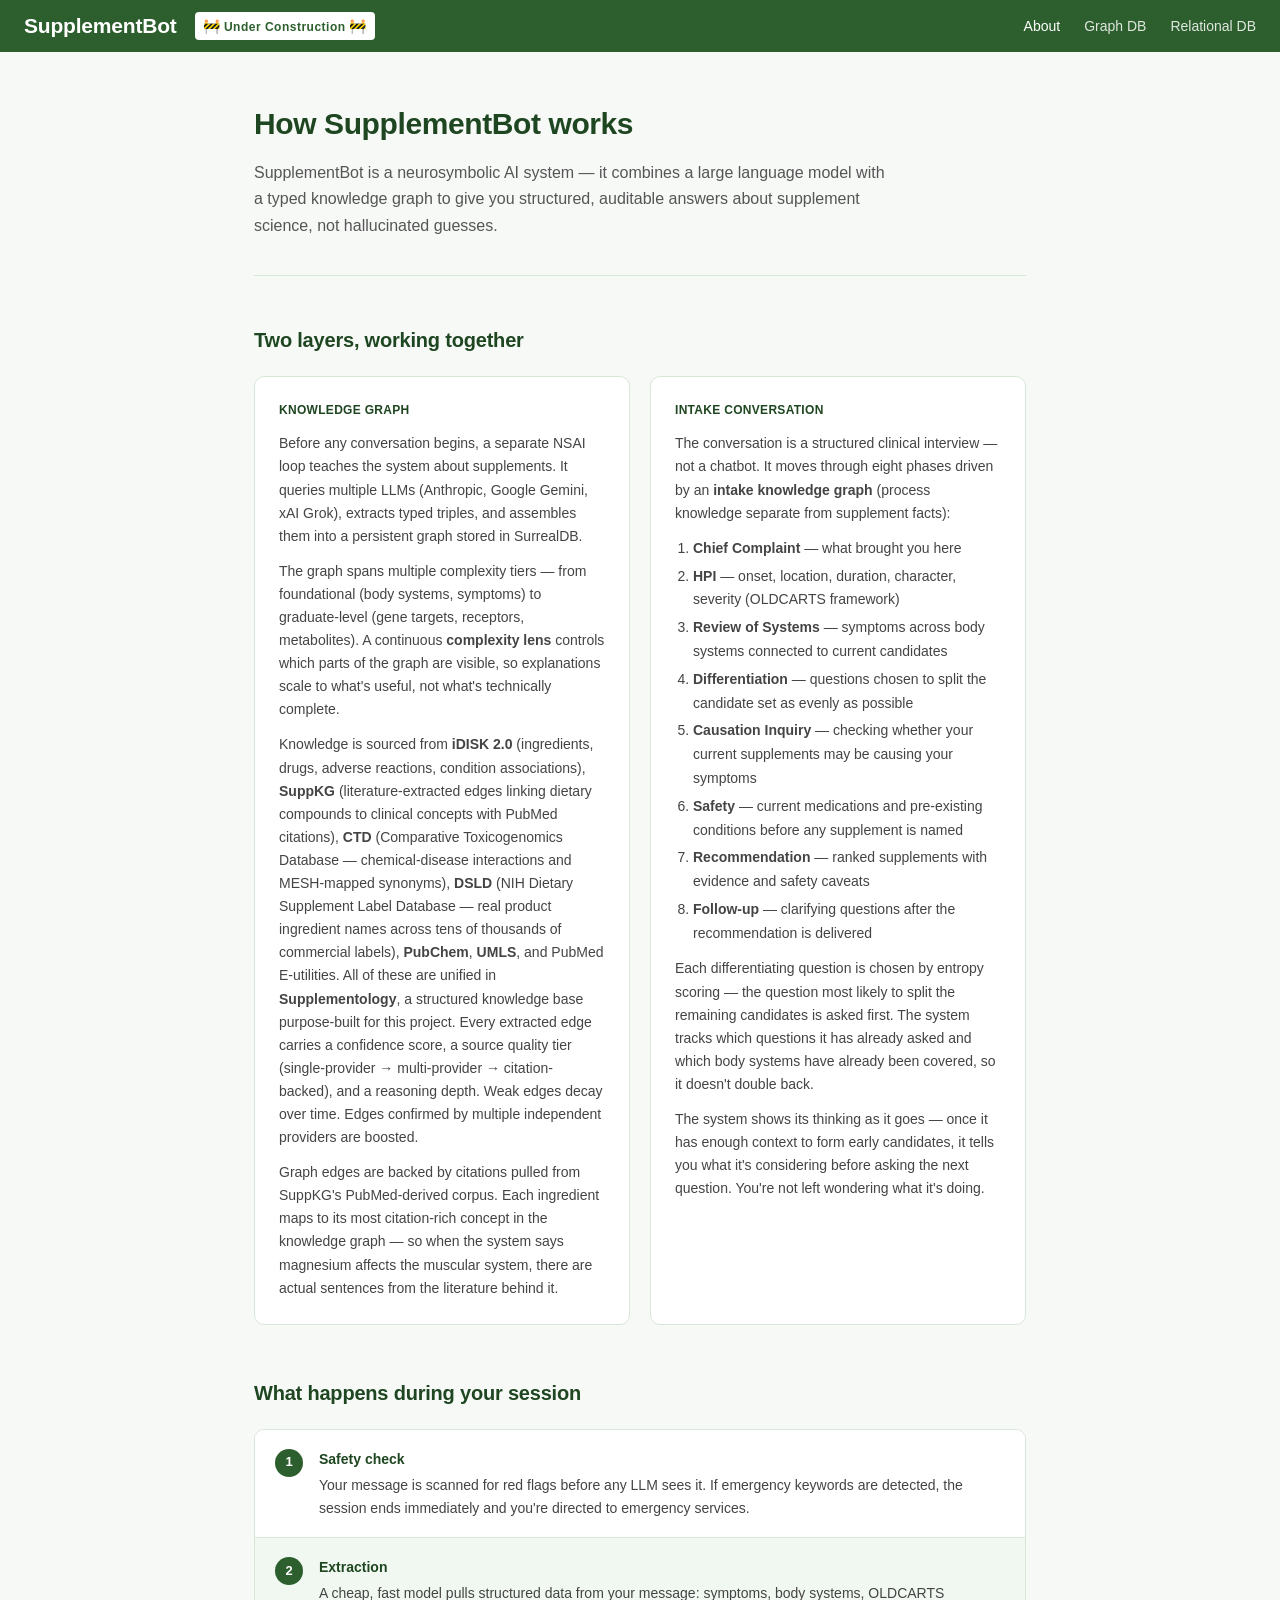
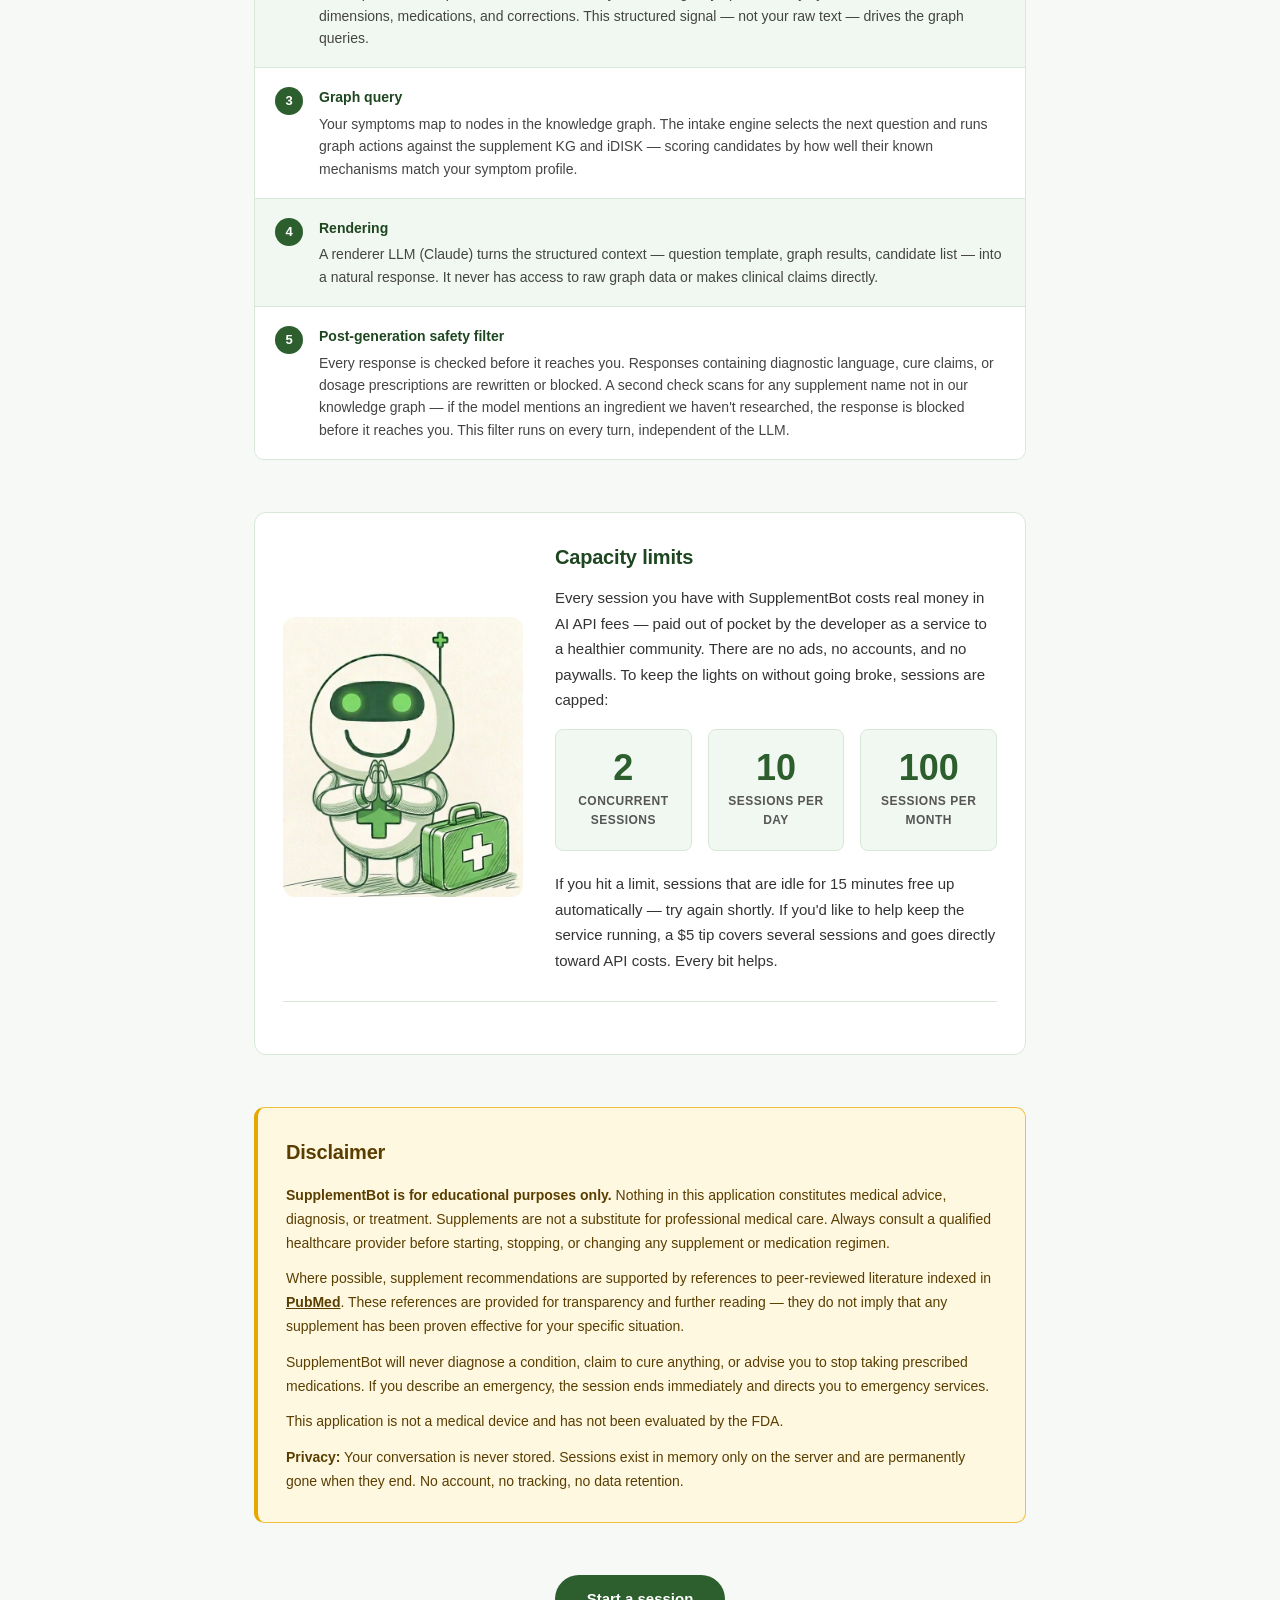
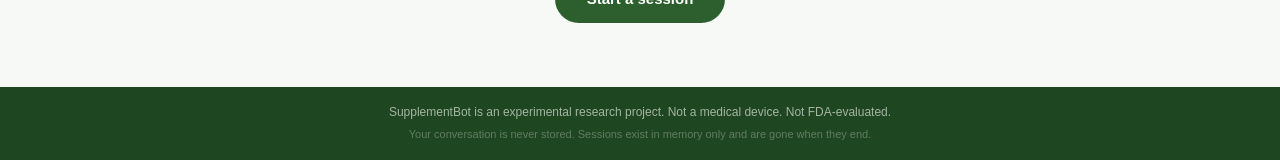
==== commit 96ff08b3: "Update About page accuracy and add auto-growing textarea input About page: - Remove specific node/ed" ====
--- a/about.html
+++ b/about.html
@@ -30,22 +30,24 @@
                 <div class="col-card">
                     <h3>Knowledge graph</h3>
                     <p>Before any conversation begins, a separate NSAI loop teaches the system about supplements. It queries multiple LLMs (Anthropic, Google Gemini, xAI Grok), extracts typed triples, and assembles them into a persistent graph stored in SurrealDB.</p>
-                    <p>The graph has 14 node types and 19 edge types across three complexity tiers — from foundational (body systems, symptoms) to graduate-level (gene targets, receptors, metabolites). A continuous <strong>complexity lens</strong> controls which parts of the graph are visible, so explanations scale to what's useful, not what's technically complete.</p>
-                    <p>Knowledge comes from <strong>iDISK 2.0</strong> — 392 symptoms, 7,876 ingredients, 214 drugs — cross-validated with <strong>SuppKG</strong> (570,000 literature-extracted edges linking dietary compounds to clinical concepts). Every extracted edge carries a confidence score, a source quality tier (single-provider → multi-provider → citation-backed), and a reasoning depth. Weak edges decay over time. Edges confirmed by multiple independent providers are boosted.</p>
+                    <p>The graph spans multiple complexity tiers — from foundational (body systems, symptoms) to graduate-level (gene targets, receptors, metabolites). A continuous <strong>complexity lens</strong> controls which parts of the graph are visible, so explanations scale to what's useful, not what's technically complete.</p>
+                    <p>Knowledge is sourced from <strong>iDISK 2.0</strong> (ingredients, drugs, adverse reactions, condition associations), <strong>SuppKG</strong> (literature-extracted edges linking dietary compounds to clinical concepts with PubMed citations), <strong>CTD</strong> (Comparative Toxicogenomics Database — chemical-disease interactions and MESH-mapped synonyms), <strong>DSLD</strong> (NIH Dietary Supplement Label Database — real product ingredient names across tens of thousands of commercial labels), <strong>PubChem</strong>, <strong>UMLS</strong>, and PubMed E-utilities. All of these are unified in <strong>Supplementology</strong>, a structured knowledge base purpose-built for this project. Every extracted edge carries a confidence score, a source quality tier (single-provider → multi-provider → citation-backed), and a reasoning depth. Weak edges decay over time. Edges confirmed by multiple independent providers are boosted.</p>
                     <p>Graph edges are backed by citations pulled from SuppKG's PubMed-derived corpus. Each ingredient maps to its most citation-rich concept in the knowledge graph — so when the system says magnesium affects the muscular system, there are actual sentences from the literature behind it.</p>
                 </div>
                 <div class="col-card">
                     <h3>Intake conversation</h3>
-                    <p>The conversation is a structured clinical interview — not a chatbot. It moves through six phases driven by an <strong>intake knowledge graph</strong> (process knowledge separate from supplement facts):</p>
+                    <p>The conversation is a structured clinical interview — not a chatbot. It moves through eight phases driven by an <strong>intake knowledge graph</strong> (process knowledge separate from supplement facts):</p>
                     <ol class="phase-list">
                         <li><strong>Chief Complaint</strong> — what brought you here</li>
                         <li><strong>HPI</strong> — onset, location, duration, character, severity (OLDCARTS framework)</li>
-                        <li><strong>Review of Systems</strong> — adjacent body systems</li>
-                        <li><strong>Differentiation</strong> — discriminating between top candidates</li>
-                        <li><strong>Causation Inquiry</strong> — checking current supplements for adverse reactions</li>
+                        <li><strong>Review of Systems</strong> — symptoms across body systems connected to current candidates</li>
+                        <li><strong>Differentiation</strong> — questions chosen to split the candidate set as evenly as possible</li>
+                        <li><strong>Causation Inquiry</strong> — checking whether your current supplements may be causing your symptoms</li>
+                        <li><strong>Safety</strong> — current medications and pre-existing conditions before any supplement is named</li>
                         <li><strong>Recommendation</strong> — ranked supplements with evidence and safety caveats</li>
+                        <li><strong>Follow-up</strong> — clarifying questions after the recommendation is delivered</li>
                     </ol>
-                    <p>Each question is chosen by <strong>Expected Information Gain</strong> scoring against the current candidate set. The system doesn't ask the same question twice, and it won't ask about a body system you've already addressed.</p>
+                    <p>Each differentiating question is chosen by entropy scoring — the question most likely to split the remaining candidates is asked first. The system tracks which questions it has already asked and which body systems have already been covered, so it doesn't double back.</p>
                     <p>The system shows its thinking as it goes — once it has enough context to form early candidates, it tells you what it's considering before asking the next question. You're not left wondering what it's doing.</p>
                 </div>
             </div>
@@ -86,7 +88,7 @@
                     <span class="step-num">5</span>
                     <div>
                         <strong>Post-generation safety filter</strong>
-                        <p>Every response is checked before it reaches you. Responses containing diagnostic language, cure claims, or medical advice are rewritten or blocked. This filter runs on every turn, independent of the LLM.</p>
+                        <p>Every response is checked before it reaches you. Responses containing diagnostic language, cure claims, or dosage prescriptions are rewritten or blocked. A second check scans for any supplement name not in our knowledge graph — if the model mentions an ingredient we haven't researched, the response is blocked before it reaches you. This filter runs on every turn, independent of the LLM.</p>
                     </div>
                 </div>
             </div>
--- a/style.css
+++ b/style.css
@@ -66,15 +66,19 @@
     background: var(--green);
     padding: 0 24px;
     height: 52px;
+    min-height: 52px;
+    max-height: 52px;
     display: flex;
     align-items: center;
     justify-content: flex-start;
     width: 100%;
+    overflow: hidden;
+    box-sizing: border-box;
 }
 
 .nav-brand {
     color: #fff;
-    font-size: 17px;
+    font-size: 21px;
     font-weight: 700;
     letter-spacing: -0.2px;
     text-decoration: none;
@@ -169,29 +173,72 @@
     overflow: hidden;
 }
 
-/* Two-column wrapper — single column by default, expands when citations arrive */
+/* Two-column wrapper — chat stays centered, citations float right */
 #chat-layout {
     flex: 1;
-    display: flex;
-    gap: 20px;
+    display: grid;
+    grid-template-columns: 1fr minmax(0, 900px) 1fr;
+    gap: 0;
     min-height: 0;
-    justify-content: center;
-}
-
-#chat-layout.with-citations {
-    justify-content: stretch;
-}
-
-/* Citations panel */
+}
+
+/* Debug prompt panel (left column) */
+#debug-panel {
+    grid-column: 1;
+    justify-self: end;
+    width: 360px;
+    margin-right: 20px;
+    background: #1e1e2e;
+    color: #cdd6f4;
+    border-radius: 12px;
+    padding: 20px;
+    overflow-y: auto;
+    font-family: monospace;
+    font-size: 11px;
+    animation: fadeIn 0.3s ease;
+}
+
+#debug-panel h2 {
+    font-size: 13px;
+    font-weight: 700;
+    color: #a6e3a1;
+    margin-bottom: 12px;
+}
+
+.debug-turn {
+    margin-bottom: 20px;
+    border-top: 1px solid #45475a;
+    padding-top: 10px;
+}
+
+.debug-turn h3 {
+    font-size: 11px;
+    color: #89b4fa;
+    margin-bottom: 6px;
+}
+
+.debug-prompt-text {
+    white-space: pre-wrap;
+    word-break: break-word;
+    line-height: 1.5;
+    color: #cdd6f4;
+}
+
+/* with-debug and with-citations classes kept for JS hooks but grid handles layout */
+
+/* Citations panel — right column, doesn't shift the chat */
 #citations-panel {
+    grid-column: 3;
     width: 320px;
-    flex-shrink: 0;
+    max-height: 100%;
     background: var(--white);
     border: 1px solid var(--border);
     border-radius: 12px;
     padding: 20px;
+    margin-left: 20px;
     overflow-y: auto;
     animation: fadeIn 0.3s ease;
+    align-self: start;
 }
 
 #citations-panel h2 {
@@ -244,17 +291,37 @@
     text-decoration: underline;
 }
 
+.citation-extras.hidden {
+    display: none;
+}
+
+.citation-toggle {
+    background: none;
+    border: none;
+    padding: 0;
+    margin-top: 4px;
+    font-size: 11px;
+    font-weight: 600;
+    color: var(--green);
+    cursor: pointer;
+    text-decoration: underline;
+    text-underline-offset: 2px;
+}
+
+.citation-toggle:hover {
+    color: var(--green-dark);
+}
+
 @media (max-width: 900px) {
     #citations-panel {
         display: none;
     }
 }
 
-/* The chat widget */
+/* The chat widget — always in the center grid column */
 #app {
+    grid-column: 2;
     width: 100%;
-    max-width: 900px;
-    flex: 1;
     display: flex;
     flex-direction: column;
     background: var(--white);
@@ -285,6 +352,8 @@
     padding: 3px 8px;
     border-radius: 4px;
     margin-left: 18px;
+    white-space: nowrap;
+    flex-shrink: 0;
 }
 
 #construction-badge .badge-icon {
@@ -307,6 +376,11 @@
     flex: 1;
     overflow-y: auto;
     padding: 16px;
+    display: flex;
+    flex-direction: column;
+}
+
+#messages {
     display: flex;
     flex-direction: column;
     gap: 10px;
@@ -413,6 +487,7 @@
 /* Input form */
 #input-form {
     display: flex;
+    align-items: flex-end;
     padding: 10px 12px;
     border-top: 1px solid var(--border);
     background: #fafafa;
@@ -428,6 +503,14 @@
     outline: none;
     background: var(--white);
     transition: border-color 0.15s;
+    resize: none;
+    line-height: 1.4;
+    min-height: 38px;
+    max-height: 160px;
+    overflow-y: auto;
+    font-family: inherit;
+    box-sizing: border-box;
+    align-self: flex-end;
 }
 
 #user-input:focus {
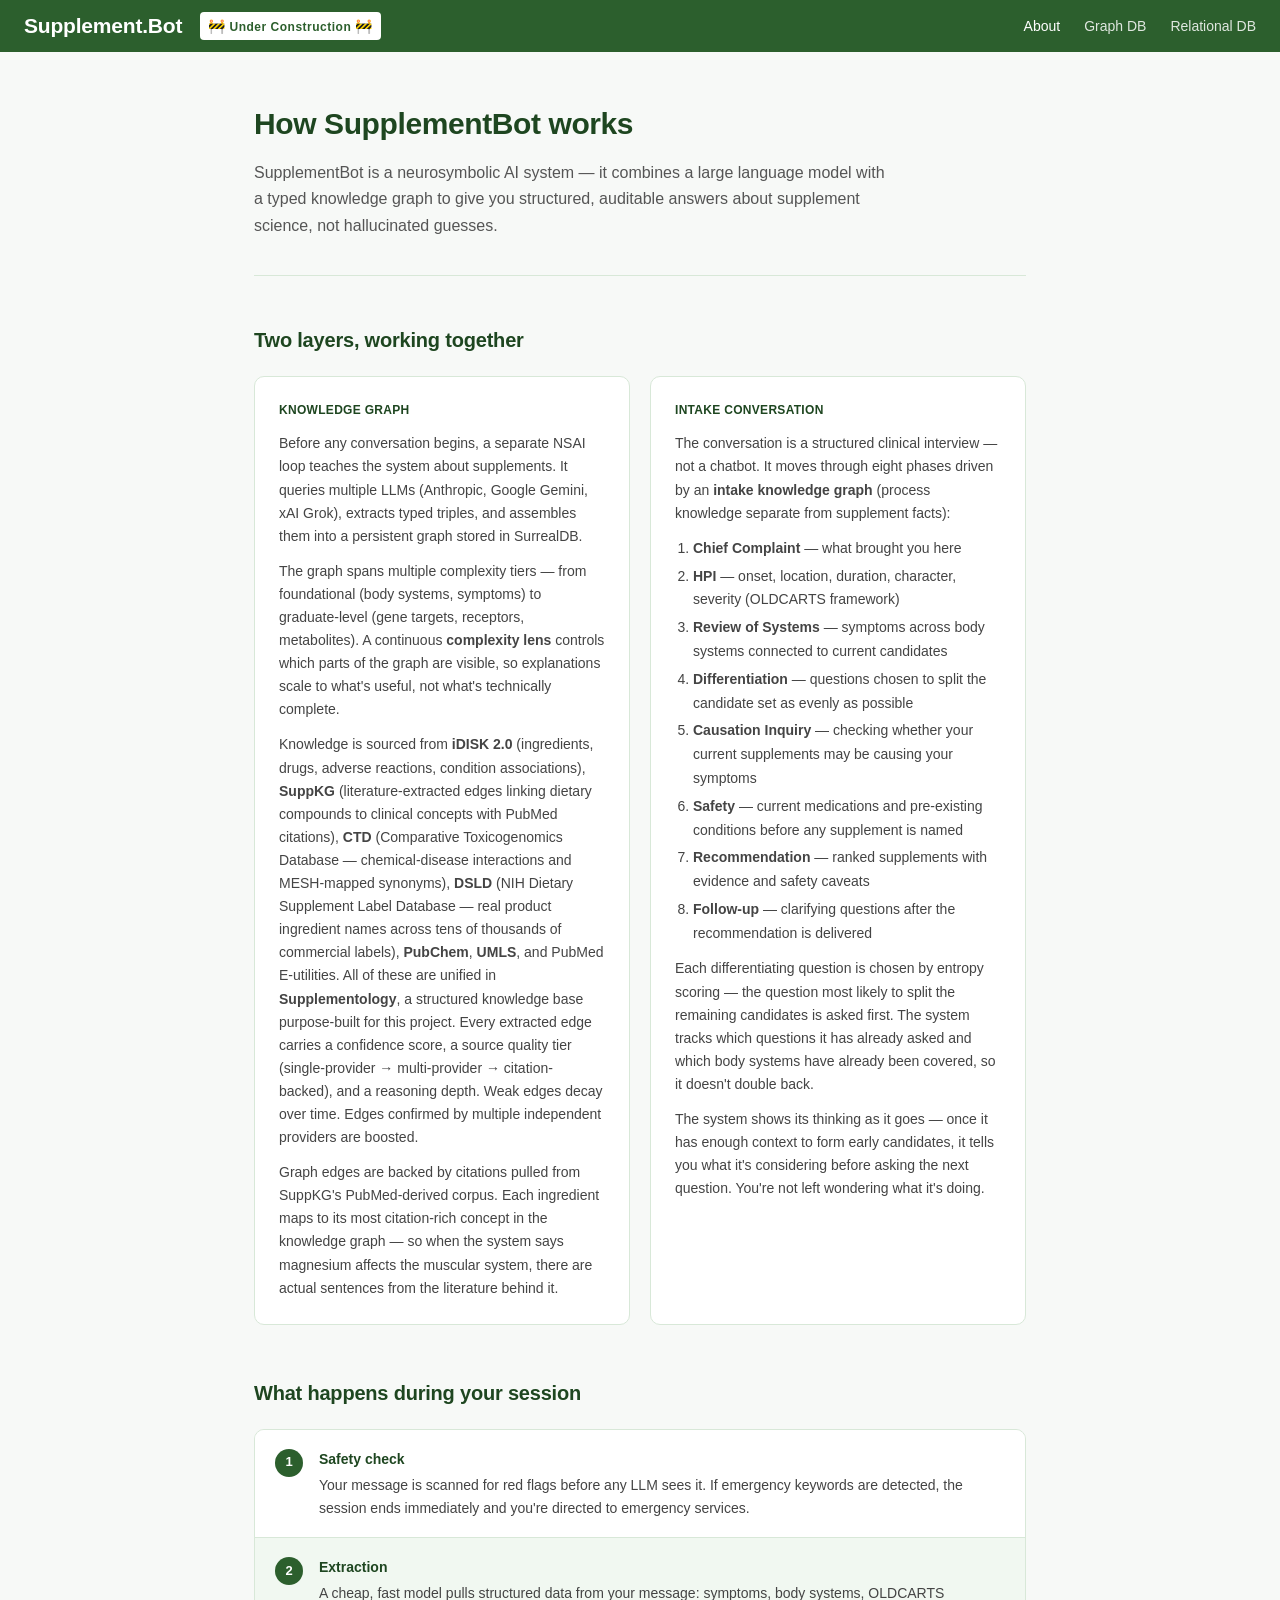
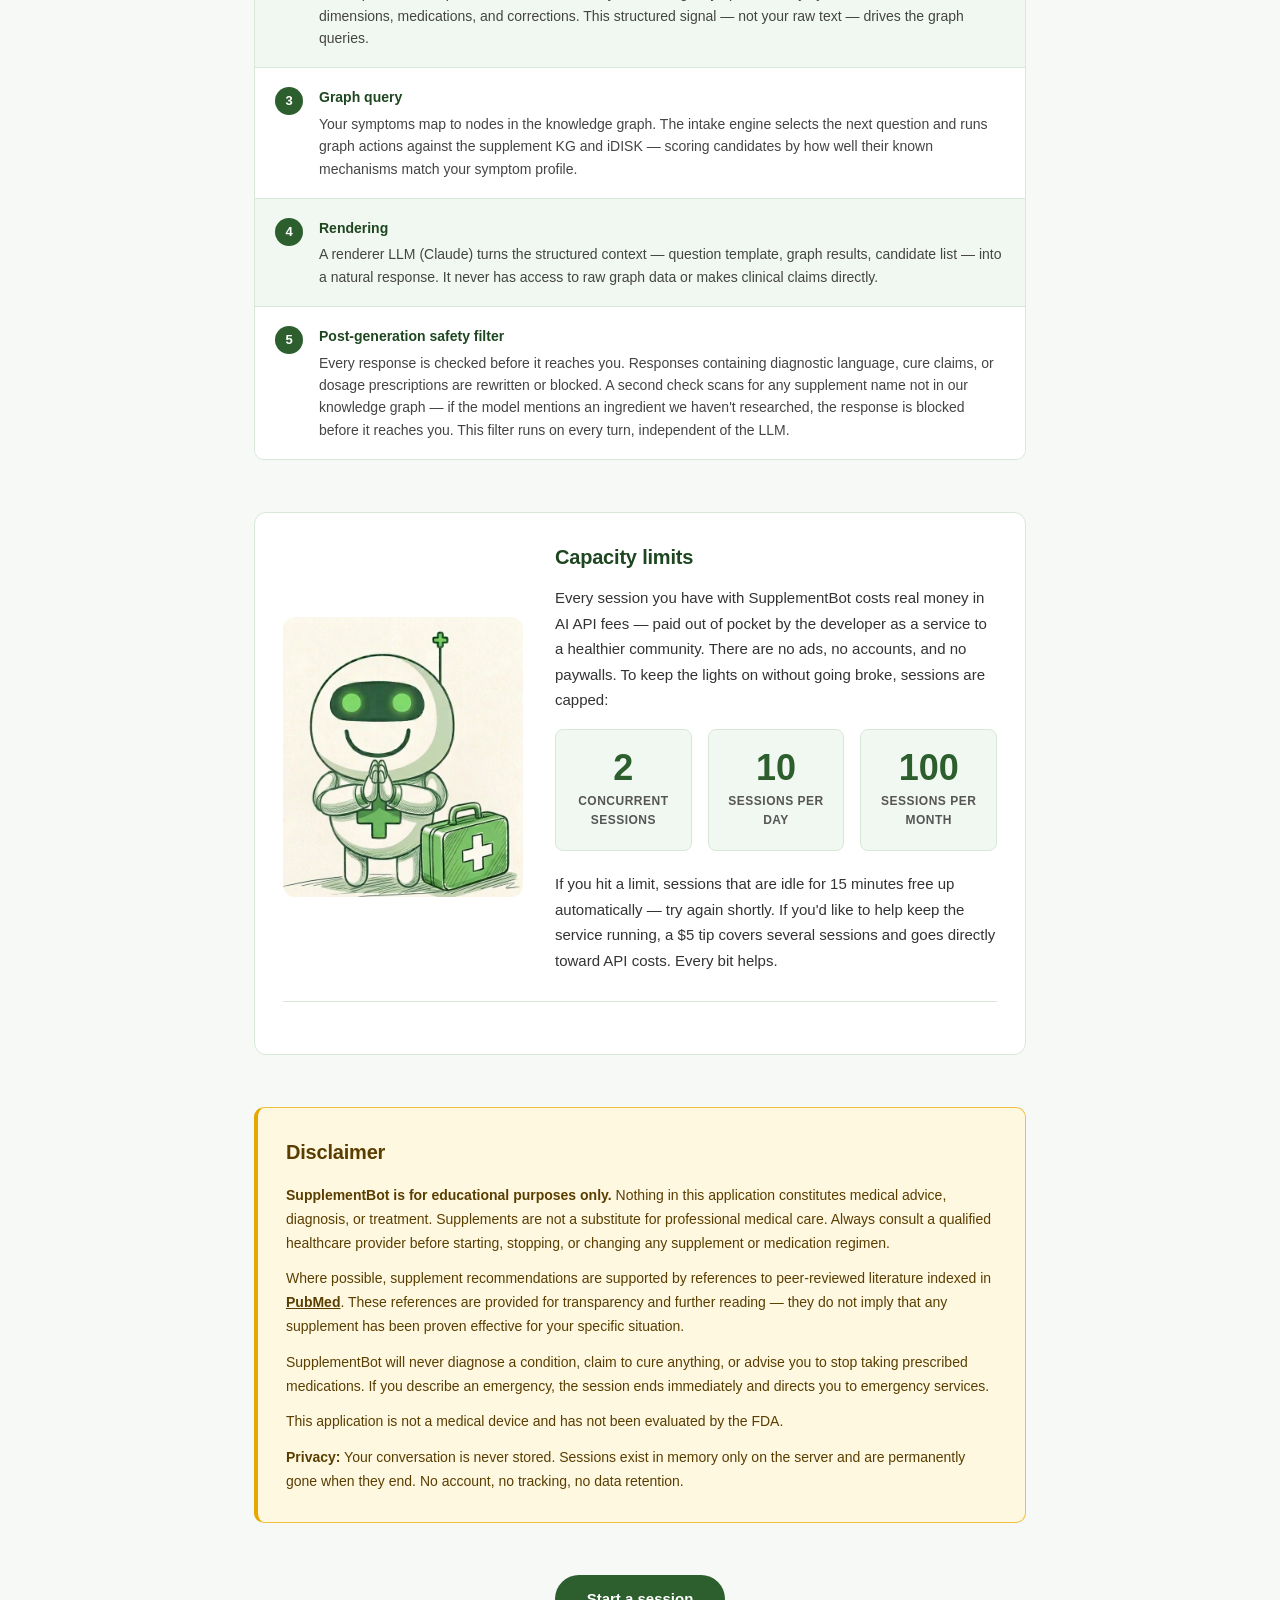
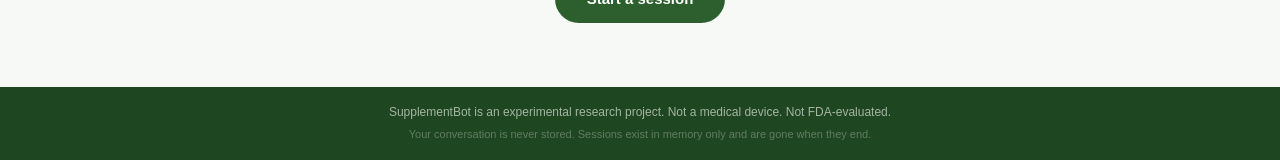
==== commit ae506593: "Brand site navigation as Supplement.Bot" ====
--- a/about.html
+++ b/about.html
@@ -8,7 +8,7 @@
 </head>
 <body>
     <nav class="site-nav">
-        <a href="/" class="nav-brand">SupplementBot</a>
+        <a href="/" class="nav-brand">Supplement.Bot</a>
         <span id="construction-badge"><span class="badge-icon">🚧</span> <strong>Under Construction</strong> <span class="badge-icon">🚧</span></span>
         <div class="nav-links">
             <a href="/about.html" class="active">About</a>
